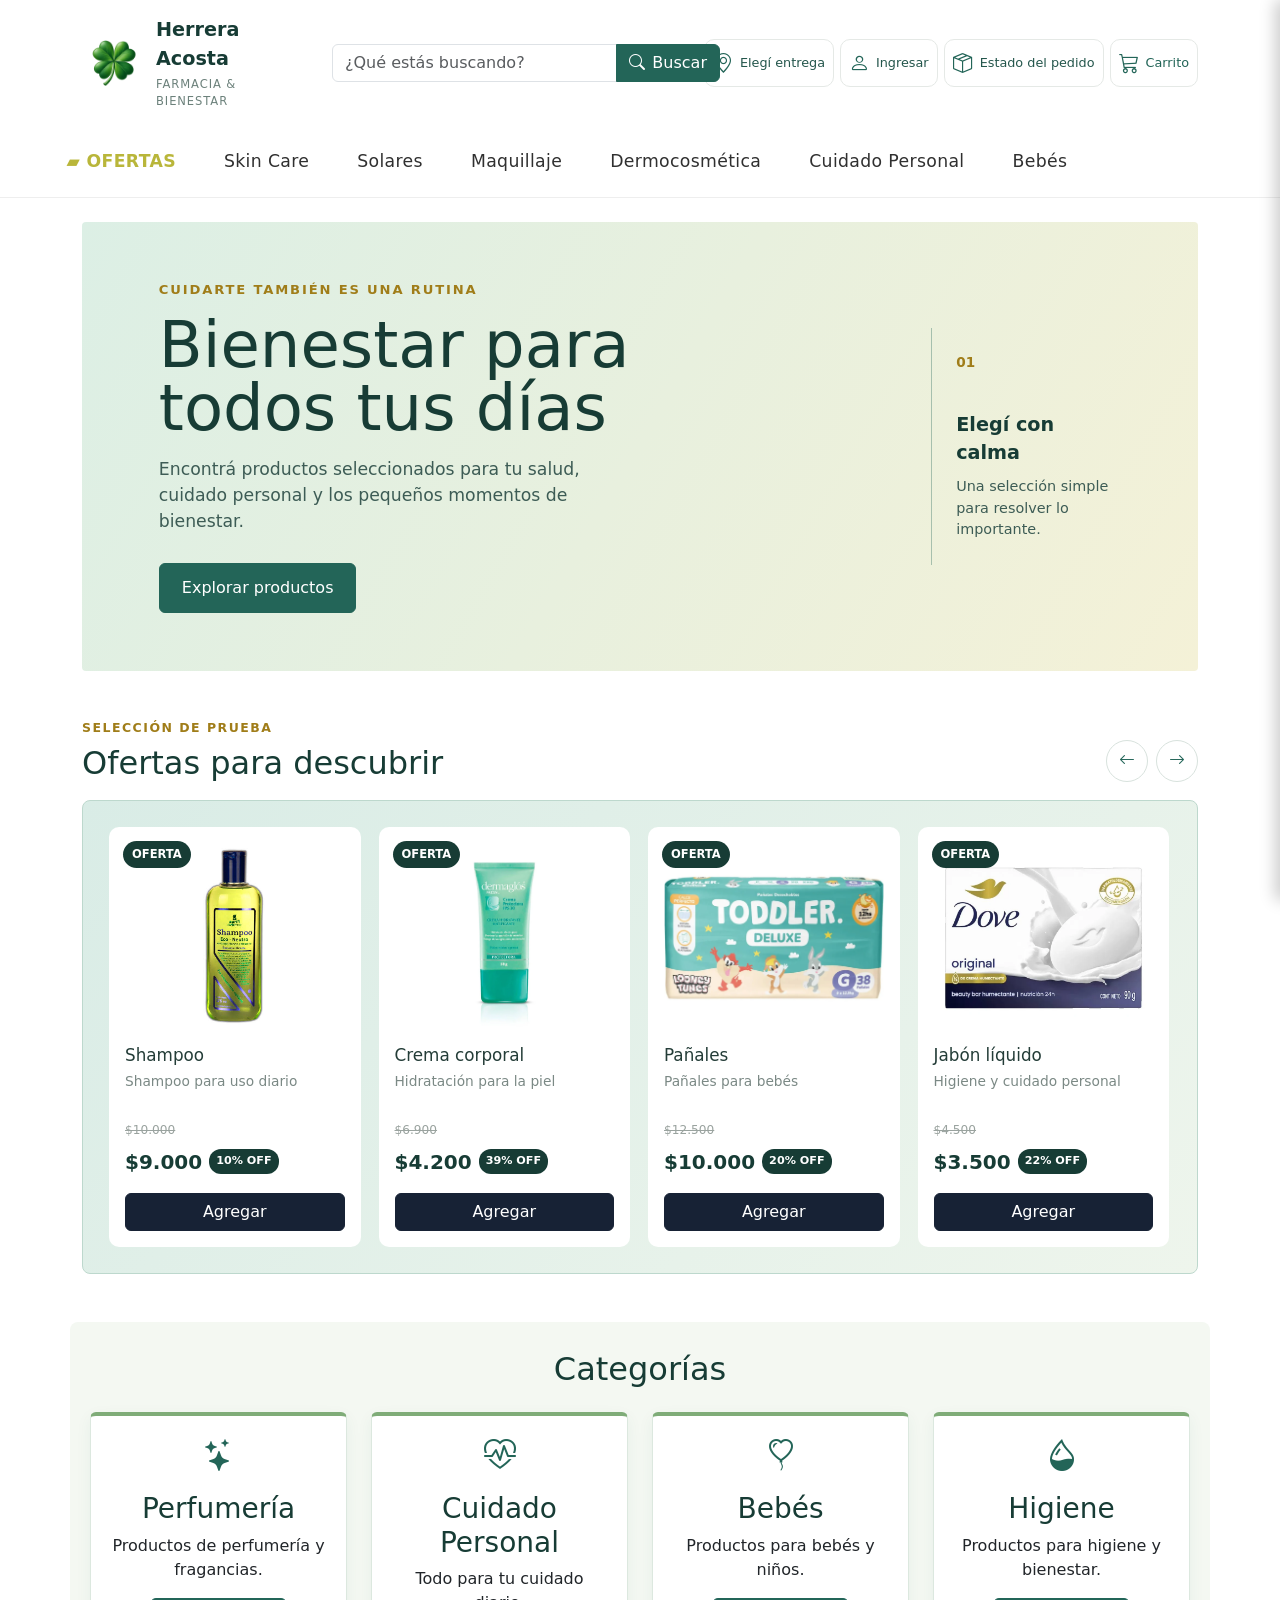
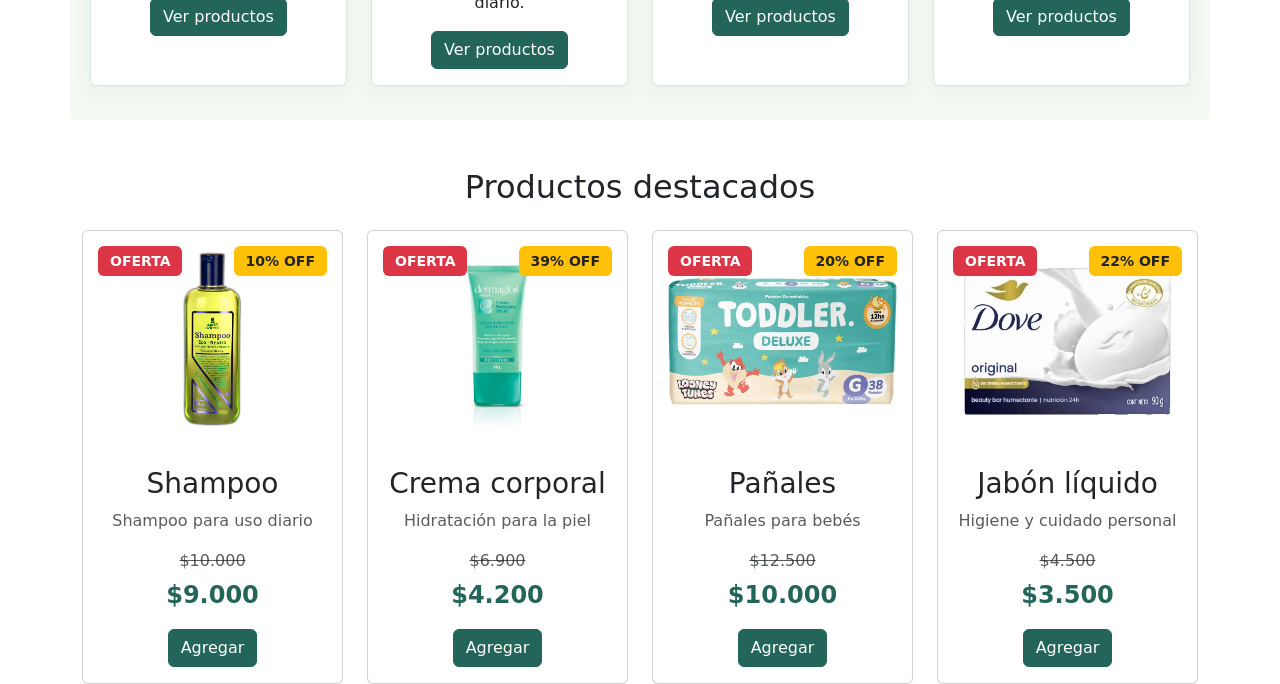
==== index.html @ de6e5431 "Carrito funcional: abrir/cerrar, guardado al recargar, carrusel de ofertas y logo liviano Co-Authore" ====
<!DOCTYPE html>

<html lang="es">

<head>
    <meta charset="UTF-8">


<meta name="viewport" content="width=device-width, initial-scale=1.0">

<title>Farmacia Herrera Acosta</title>

<!-- Bootstrap -->
<link href="https://cdn.jsdelivr.net/npm/bootstrap@5.3.3/dist/css/bootstrap.min.css" rel="stylesheet">

<!-- Bootstrap Icons -->
<link rel="stylesheet" href="https://cdn.jsdelivr.net/npm/bootstrap-icons@1.11.3/font/bootstrap-icons.min.css">

<!-- Nuestro CSS -->
<link rel="stylesheet" href="css/estilos.css">


</head>

<body>


<header>

    <div class="container">

        <div class="row align-items-center py-3 fila-header">

            <!-- Logo -->
            <div class="col-lg-3">
                <a class="marca" href="#" aria-label="Farmacia Herrera Acosta, inicio">
                    <img class="marca-simbolo" src="imagen/logo-trebol.png" alt="">
                    <span>
                        <strong>Herrera Acosta</strong>
                        <small>Farmacia &amp; bienestar</small>
                    </span>
                </a>
            </div>

            <!-- Buscador -->
            <div class="col-lg-5">

                <form id="formularioBusqueda">
                    <div class="input-group">

                        <input 
                            id="campoBusqueda"
                            type="search" 
                            class="form-control" 
                            placeholder="¿Qué estás buscando?"
                            aria-label="Buscar productos"
                        >

                        <button class="btn btn-primary boton-buscar" type="submit">
                            <i class="bi bi-search" aria-hidden="true"></i>
                            Buscar
                        </button>

                    </div>
                </form>

            </div>

            <!-- Acciones -->
            <div class="col-lg-4 acciones-header">

                <button class="accion-header" type="button">
                    <i class="bi bi-geo-alt" aria-hidden="true"></i>
                    <span>Elegí entrega</span>
                </button>

                <button class="accion-header" type="button">
                    <i class="bi bi-person" aria-hidden="true"></i>
                    <span>Ingresar</span>
                </button>

                <button class="accion-header" type="button">
                    <i class="bi bi-box-seam" aria-hidden="true"></i>
                    <span>Estado del pedido</span>
                </button>

                <button id="btnAbrirCarrito" class="accion-header carrito-header" type="button">
                    <i class="bi bi-cart3" aria-hidden="true"></i>
                    <span>Carrito</span>
                    <span id="contadorCarrito" class="badge rounded-pill bg-danger" aria-live="polite" hidden>0</span>
                </button>
            </div>

        </div>

    </div>

</header>

<nav class="barra-categorias">

    <div class="barra-categorias-contenido">

        <a class="enlace-categoria oferta-nav" href="#">▰ OFERTAS</a>
        <a class="enlace-categoria" href="#">Skin Care</a>
        <a class="enlace-categoria" href="#">Solares</a>
        <a class="enlace-categoria" href="#">Maquillaje</a>
        <a class="enlace-categoria" href="#">Dermocosmética</a>
        <a class="enlace-categoria" href="#">Cuidado Personal</a>
        <a class="enlace-categoria" href="#">Bebés</a>

    </div>

</nav>
<section class="container mt-4">

    <div class="hero">

        <div class="hero-contenido">
            <p class="hero-etiqueta">Cuidarte también es una rutina</p>

            <h2>Bienestar para todos tus días</h2>

            <p>
                Encontrá productos seleccionados para tu salud,
                cuidado personal y los pequeños momentos de bienestar.
            </p>

            <a href="#productos-destacados" class="btn btn-hero">
                Explorar productos
            </a>
        </div>

        <div class="hero-dato" aria-label="Beneficio de compra">
            <span>01</span>
            <strong>Elegí con calma</strong>
            <p>Una selección simple para resolver lo importante.</p>
        </div>
    </div>

</section>

<section class="container mt-5" aria-labelledby="titulo-promociones">

    <div class="promociones-cabecera">
        <div>
            <span class="promo-etiqueta">Selección de prueba</span>
            <h2 id="titulo-promociones">Ofertas para descubrir</h2>
        </div>

        <div class="controles-promociones">
            <button type="button" class="boton-promocion" data-promo-direccion="prev" aria-label="Productos anteriores">
                <i class="bi bi-arrow-left" aria-hidden="true"></i>
            </button>
            <button type="button" class="boton-promocion" data-promo-direccion="next" aria-label="Siguientes productos">
                <i class="bi bi-arrow-right" aria-hidden="true"></i>
            </button>
        </div>
    </div>

    <div id="carruselPromociones" class="carrusel-promociones">
        <div class="promociones-pista">
            <article class="tarjeta-promocion">
                <span class="etiqueta-producto">Oferta</span>
                <img src="imagen/shampo.jpg" alt="Shampoo">
                <h3>Shampoo</h3>
                <p>Shampoo para uso diario</p>
                <div class="precios-promocion">
                    <del>$10.000</del>
                    <strong>$9.000</strong>
                    <span>10% OFF</span>
                </div>
                <button type="button" class="btn btn-promocion-agregar">Agregar</button>
            </article>

            <article class="tarjeta-promocion">
                <span class="etiqueta-producto">Oferta</span>
                <img src="imagen/crema.webp" alt="Crema corporal">
                <h3>Crema corporal</h3>
                <p>Hidratación para la piel</p>
                <div class="precios-promocion">
                    <del>$6.900</del>
                    <strong>$4.200</strong>
                    <span>39% OFF</span>
                </div>
                <button type="button" class="btn btn-promocion-agregar">Agregar</button>
            </article>

            <article class="tarjeta-promocion">
                <span class="etiqueta-producto">Oferta</span>
                <img src="imagen/pañales.webp" alt="Pañales">
                <h3>Pañales</h3>
                <p>Pañales para bebés</p>
                <div class="precios-promocion">
                    <del>$12.500</del>
                    <strong>$10.000</strong>
                    <span>20% OFF</span>
                </div>
                <button type="button" class="btn btn-promocion-agregar">Agregar</button>
            </article>

            <article class="tarjeta-promocion">
                <span class="etiqueta-producto">Oferta</span>
                <img src="imagen/jabon.webp" alt="Jabón líquido">
                <h3>Jabón líquido</h3>
                <p>Higiene y cuidado personal</p>
                <div class="precios-promocion">
                    <del>$4.500</del>
                    <strong>$3.500</strong>
                    <span>22% OFF</span>
                </div>
                <button type="button" class="btn btn-promocion-agregar">Agregar</button>
            </article>
        </div>
    </div>

</section>

<section id="productos-destacados" class="container mt-5 seccion-categorias">

    <h2 class="text-center mb-4">Categorías</h2>

    <div class="row g-4">

        <div class="col-md-3">
            <div class="card h-100 text-center">
                <div class="card-body">
                    <i class="bi bi-stars icono-categoria" aria-hidden="true"></i>
                    <h3 class="card-title">Perfumería</h3>
                    <p class="card-text">
                        Productos de perfumería y fragancias.
                    </p>
                    <a href="#" class="btn btn-primary">
                        Ver productos
                    </a>
                </div>
            </div>
        </div>

        <div class="col-md-3">
            <div class="card h-100 text-center">
                <div class="card-body">
                    <i class="bi bi-heart-pulse icono-categoria" aria-hidden="true"></i>
                    <h3 class="card-title">Cuidado Personal</h3>
                    <p class="card-text">
                        Todo para tu cuidado diario.
                    </p>
                    <a href="#" class="btn btn-primary">
                        Ver productos
                    </a>
                </div>
            </div>
        </div>

        <div class="col-md-3">
            <div class="card h-100 text-center">
                <div class="card-body">
                    <i class="bi bi-balloon-heart icono-categoria" aria-hidden="true"></i>
                    <h3 class="card-title">Bebés</h3>
                    <p class="card-text">
                        Productos para bebés y niños.
                    </p>
                    <a href="#" class="btn btn-primary">
                        Ver productos
                    </a>
                </div>
            </div>
        </div>

        <div class="col-md-3">
            <div class="card h-100 text-center">
                <div class="card-body">
                    <i class="bi bi-droplet-half icono-categoria" aria-hidden="true"></i>
                    <h3 class="card-title">Higiene</h3>
                    <p class="card-text">
                        Productos para higiene y bienestar.
                    </p>
                    <a href="#" class="btn btn-primary">
                        Ver productos
                    </a>
                </div>
            </div>
        </div>

    </div>

</section>
<section class="container mt-5 seccion-productos">

    <h2 class="text-center mb-4">Productos destacados</h2>

    <p id="mensajeBusqueda" class="mensaje-busqueda text-center" hidden>
        No encontramos productos con esa búsqueda.
    </p>

    <div class="row g-4">

        <!-- Producto 1 -->
        <div class="col-md-3">

            <div class="card h-100">

                   <div class="producto-imagen">

        <span class="badge bg-danger oferta">
            OFERTA
        </span>
        <span class="badge bg-warning text-dark descuento">

</span>

                <img src="imagen/shampo.jpg" 
                    class="card-img-top" 
                    alt="Shampoo"> 
                   </div>

            
                    <div class="card-body text-center">

                    <h3 class="card-title">Shampoo</h3>

                    <p class="text-muted">
                        Shampoo para uso diario
                    </p>

                    <p class="text-muted text-decoration-line-through mb-1 precio-anterior">
    $10.000
</p>

<p class="fs-4 fw-bold precio-oferta">
    $9.000
</p>

                    <button class="btn btn-primary btn-agregar-carrito" type="button">
                        Agregar
                    </button>

                </div>

            </div>

        </div>


        <!-- Producto 2 -->
        <div class="col-md-3">

            <div class="card h-100">
                   <div class="producto-imagen">

        <span class="badge bg-danger oferta">
            OFERTA
        </span>
        <span class="badge bg-warning text-dark descuento">
   
</span>

                 <img src="imagen/crema.webp" 
                    class="card-img-top" 
                    alt="crema corporal"> 

                   </div>

                <div class="card-body text-center">

                    <h3 class="card-title">Crema corporal</h3>

                    <p class="text-muted">
                        Hidratación para la piel
                    </p>

                                      <p class="text-muted text-decoration-line-through mb-1 precio-anterior">
    $6.900
</p>

<p class="fs-4 fw-bold precio-oferta">
    $4.200
</p>

                    <button class="btn btn-primary btn-agregar-carrito" type="button">
                        Agregar
                    </button>

                </div>

            </div>

        </div>


        <!-- Producto 3 -->
        <div class="col-md-3">

            <div class="card h-100">

                   <div class="producto-imagen">

        <span class="badge bg-danger oferta">
            OFERTA
        </span>
        <span class="badge bg-warning text-dark descuento">

</span>

                 <img src="imagen/pañales.webp" 
                    class="card-img-top" 
                    alt="pañales"> 
                   </div>

                <div class="card-body text-center">

                    <h3 class="card-title">Pañales</h3>

                    <p class="text-muted">
                        Pañales para bebés
                    </p>

                                       <p class="text-muted text-decoration-line-through mb-1 precio-anterior">
    $12.500
</p>

<p class="fs-4 fw-bold precio-oferta">
    $10.000
</p>

                    <button class="btn btn-primary btn-agregar-carrito" type="button">
                        Agregar
                    </button>

                </div>

            </div>

        </div>


        <!-- Producto 4 -->
        <div class="col-md-3">

            <div class="card h-100">
                   <div class="producto-imagen">

        <span class="badge bg-danger oferta">
            OFERTA
        </span>
        <span class="badge bg-warning text-dark descuento">
  
</span>

                <img src="imagen/jabon.webp" 
                    class="card-img-top" 
                    alt="jabón líquido">
                   </div> 


                <div class="card-body text-center">

                    <h3 class="card-title">Jabón líquido</h3>

                    <p class="text-muted">
                        Higiene y cuidado personal
                    </p>

                                     <p class="text-muted text-decoration-line-through mb-1 precio-anterior">
    $4.500
</p>

<p class="fs-4 fw-bold precio-oferta">
    $3.500
</p>

                    <button class="btn btn-primary btn-agregar-carrito" type="button">
                        Agregar
                    </button>

                </div>

            </div>

        </div>

    </div>

</section>
<div id="fondoCarrito"></div>

<section id="carrito">

    <div class="carrito-cabecera">

        <h2>🛒 Mi carrito</h2>

        <button id="btnCerrarCarrito" type="button">
            ✕
        </button>

    </div>

    <div id="contenidoCarrito">
    </div>

</section>

<!-- Bootstrap JavaScript -->
<script src="https://cdn.jsdelivr.net/npm/bootstrap@5.3.3/dist/js/bootstrap.bundle.min.js"></script>

<!-- Nuestro JavaScript -->
<script src="js/script.js"></script>


</body>

</html>
---- css/estilos.css ----
.hero {
    min-height: 340px;
    display: flex;
    align-items: center;
    justify-content: space-between;
    gap: 40px;
    padding: 58px clamp(28px, 6vw, 90px);
    color: #173c35;
    background: linear-gradient(120deg, #dcefe5 0%, #f4f1d7 100%);
    border-radius: 4px;
    overflow: hidden;
}

.hero-contenido {
    max-width: 590px;
}

.hero-etiqueta {
    margin-bottom: 14px;
    color: #a07d19;
    font-size: 0.82rem;
    font-weight: 700;
    letter-spacing: 0.14em;
    text-transform: uppercase;
}

.hero h2 {
    max-width: 520px;
    margin-bottom: 18px;
    font-size: clamp(2.2rem, 5vw, 4.3rem);
    line-height: 0.98;
}

.hero-contenido > p:not(.hero-etiqueta) {
    max-width: 460px;
    margin-bottom: 28px;
    color: #3d5c55;
    font-size: 1.08rem;
}

.btn-hero {
    padding: 12px 22px;
    color: #ffffff;
    background-color: #236558;
    border: 1px solid #236558;
}

.btn-hero:hover {
    color: #ffffff;
    background-color: #174b41;
    border-color: #174b41;
}

.hero-dato {
    width: 190px;
    padding: 24px 0 24px 24px;
    border-left: 1px solid rgba(35, 101, 88, 0.35);
}

.hero-dato span {
    display: block;
    margin-bottom: 38px;
    color: #a07d19;
    font-size: 0.85rem;
    font-weight: 700;
}

.hero-dato strong {
    display: block;
    margin-bottom: 8px;
    font-size: 1.2rem;
}

.hero-dato p {
    margin: 0;
    color: #3d5c55;
    font-size: 0.9rem;
}

.marca {
    display: inline-flex;
    align-items: center;
    gap: 10px;
    color: #173c35;
    text-decoration: none;
}

.marca-simbolo {
    display: block;
    width: 64px;
    height: 64px;
    object-fit: contain;
    transform: scale(1.25);
}

.marca strong,
.marca small {
    display: block;
}

.marca strong {
    font-size: 1.2rem;
}

.marca small {
    margin-top: 2px;
    color: #6c817b;
    font-size: 0.72rem;
    letter-spacing: 0.08em;
    text-transform: uppercase;
}

.acciones-header {
    display: flex;
    align-items: center;
    justify-content: flex-end;
    gap: 8px;
    padding-top: 8px;
    padding-bottom: 8px;
}

.accion-header {
    display: inline-flex;
    min-height: 48px;
    align-items: center;
    justify-content: center;
    gap: 7px;
    padding: 8px 10px;
    color: #24564c;
    background-color: #ffffff;
    border: 1px solid #e5e9e6;
    border-radius: 10px;
    font-size: 0.86rem;
    font-weight: 500;
    white-space: nowrap;
}

.accion-header i {
    color: #236558;
    font-size: 1.25rem;
}

.accion-header:hover {
    color: #236558;
    border-color: #236558;
}

.boton-buscar {
    display: inline-flex;
    align-items: center;
    gap: 7px;
    color: #ffffff;
    background-color: #236558;
    border-color: #236558;
}

.boton-buscar:hover {
    color: #ffffff;
    background-color: #174b41;
    border-color: #174b41;
}

.carrito-header {
    color: #236558;
}

@media (min-width: 992px) {
    .fila-header {
        flex-wrap: nowrap;
    }

    .fila-header > [class*="col-lg-"] {
        min-width: 0;
    }

    .fila-header > .col-lg-5 form {
        width: 100%;
    }

    .acciones-header {
        flex-shrink: 0;
    }
}

.card-img-top {
    height: 220px;
    object-fit: contain;
    padding: 15px;
}

.precio-oferta {
    color: #236558;
}

.mensaje-busqueda {
    color: #6c817b;
}

.seccion-categorias {
    padding: 28px 20px 34px;
    background-color: #f4f8f2;
    border-radius: 8px;
}

.seccion-categorias > h2 {
    color: #173c35;
}

.seccion-categorias .card {
    overflow: hidden;
    border: 1px solid #dce8df;
    border-top: 4px solid #7fac78;
    box-shadow: 0 5px 16px rgba(35, 101, 88, 0.06);
    transition: transform 0.2s ease, box-shadow 0.2s ease;
}

.seccion-categorias .card:hover {
    transform: translateY(-4px);
    box-shadow: 0 10px 22px rgba(35, 101, 88, 0.12);
}

.icono-categoria {
    display: block;
    margin-bottom: 12px;
    color: #236558;
    font-size: 2rem;
}

.seccion-categorias .card-title {
    color: #173c35;
}

.seccion-categorias .btn-primary {
    color: #ffffff;
    background-color: #236558;
    border-color: #236558;
}

.seccion-categorias .btn-primary:hover {
    background-color: #174b41;
    border-color: #174b41;
}

.seccion-productos .btn-primary {
    color: #ffffff;
    background-color: #236558;
    border-color: #236558;
}

.seccion-productos .btn-primary:hover {
    color: #ffffff;
    background-color: #174b41;
    border-color: #174b41;
}

.promociones-cabecera {
    display: flex;
    align-items: end;
    justify-content: space-between;
    margin-bottom: 18px;
}

.promociones-cabecera h2 {
    margin: 0;
    color: #173c35;
}

.promo-etiqueta {
    display: block;
    margin-bottom: 6px;
    color: #a07d19;
    font-size: 0.78rem;
    font-weight: 700;
    letter-spacing: 0.12em;
    text-transform: uppercase;
}

.controles-promociones {
    display: flex;
    gap: 8px;
}

.boton-promocion {
    display: grid;
    width: 42px;
    height: 42px;
    place-items: center;
    color: #236558;
    background-color: #ffffff;
    border: 1px solid #d8e2dd;
    border-radius: 50%;
}

.boton-promocion:hover {
    color: #ffffff;
    background-color: #236558;
}

.carrusel-promociones {
    padding: 26px;
    overflow: hidden;
    background: linear-gradient(135deg, #d9ece6 0%, #eef5ec 100%);
    border: 1px solid #bdd8cd;
    border-radius: 8px;
}

.promociones-pista {
    display: flex;
    gap: 18px;
    overflow-x: auto;
    scroll-behavior: smooth;
    scrollbar-width: none;
}

.promociones-pista::-webkit-scrollbar {
    display: none;
}

.tarjeta-promocion {
    position: relative;
    display: flex;
    flex: 0 0 calc(25% - 14px);
    min-height: 410px;
    flex-direction: column;
    padding: 16px;
    background-color: #ffffff;
    border-radius: 10px;
}

.etiqueta-producto {
    position: absolute;
    top: 14px;
    left: 14px;
    padding: 5px 9px;
    color: #ffffff;
    background-color: #173c35;
    border-radius: 20px;
    font-size: 0.72rem;
    font-weight: 700;
    text-transform: uppercase;
}

.tarjeta-promocion img {
    width: 100%;
    height: 190px;
    margin-bottom: 12px;
    object-fit: contain;
}

.tarjeta-promocion h3 {
    margin-bottom: 6px;
    color: #243d38;
    font-size: 1.05rem;
}

.tarjeta-promocion p {
    min-height: 42px;
    margin-bottom: 8px;
    color: #7b8985;
    font-size: 0.86rem;
}

.precios-promocion {
    display: flex;
    flex-wrap: wrap;
    align-items: center;
    gap: 7px;
    margin-bottom: 16px;
}

.precios-promocion del {
    width: 100%;
    color: #9aa39f;
    font-size: 0.76rem;
}

.precios-promocion strong {
    color: #173c35;
    font-size: 1.25rem;
}

.precios-promocion span {
    padding: 4px 7px;
    color: #ffffff;
    background-color: #173c35;
    border-radius: 12px;
    font-size: 0.7rem;
    font-weight: 700;
}

.btn-promocion-agregar {
    width: 100%;
    margin-top: auto;
    color: #ffffff;
    background-color: #172235;
    border-color: #172235;
}

.btn-promocion-agregar:hover {
    color: #ffffff;
    background-color: #236558;
    border-color: #236558;
}

#contadorCarrito {
    margin-left: 4px;
    font-size: 0.7rem;
    vertical-align: middle;
}

.barra-categorias {
    height: 72px;
    position: relative;
    z-index: 1000;
    overflow: visible;
    border-bottom: 1px solid #eeeeee;
    background-color: #ffffff;
}

.barra-categorias-contenido {
    display: flex;
    align-items: center;
    gap: 48px;
    width: max-content;
    min-width: 100%;
    min-height: 72px;
    padding: 0 5.2%;
}

.barra-categorias a {
    color: #303030;
    font-size: 1.08rem;
    font-weight: 500;
    letter-spacing: 0.02em;
    text-decoration: none;
    white-space: nowrap;
}

.barra-categorias a:hover {
    color: #b9b63a;
}

.menu-categorias {
    position: relative;
    height: 72px;
    display: flex;
    align-items: center;
}

.boton-categorias {
    border: 0;
    padding: 0;
    background: transparent;
    cursor: pointer;
}

.boton-categorias:hover {
    color: #b9b63a;
}

.menu-subcategorias {
    position: absolute;
    top: 100%;
    left: 0;
    z-index: 1100;
    display: none;
    grid-template-columns: 250px minmax(650px, 1fr);
    width: min(1120px, calc(100vw - 48px));
    padding: 26px 30px;
    background: #ffffff;
    border: 1px solid #eeeeee;
    box-shadow: 0 12px 28px rgba(0, 0, 0, 0.12);
    opacity: 0;
    visibility: hidden;
    transform: translateY(8px);
    transition: opacity 0.2s ease, transform 0.2s ease, visibility 0.2s ease;
}

.menu-categorias:hover .menu-subcategorias,
.menu-categorias:focus-within .menu-subcategorias,
.menu-subcategorias.abierto {
    display: grid;
    opacity: 1;
    visibility: visible;
    transform: translateY(0);
}

.lista-categorias-principales {
    display: flex;
    flex-direction: column;
    gap: 15px;
    padding-right: 28px;
    border-right: 1px solid #dddddd;
}

.lista-categorias-principales a,
.subcategorias-contenido a {
    font-size: 1rem;
}

.lista-categorias-principales .categoria-activa {
    font-weight: 700;
}

.subcategorias-contenido {
    padding-left: 28px;
}

.subcategorias-contenido .ver-todo {
    display: block;
    padding-bottom: 10px;
    color: #b9b63a;
    border-bottom: 1px solid #dddddd;
    font-size: 1.1rem;
    font-weight: 600;
}

.subcategorias-columnas {
    display: grid;
    grid-template-columns: repeat(4, minmax(120px, 1fr));
    gap: 24px;
    padding-top: 26px;
}

.subcategorias-columnas h3 {
    margin: 0 0 14px;
    font-size: 1rem;
}

.subcategorias-columnas a {
    display: block;
    margin-bottom: 10px;
}

.enlace-categorias {
    display: flex;
    align-items: center;
    gap: 12px;
}

.icono-menu {
    font-size: 1.65rem;
    line-height: 1;
}

.oferta-nav {
    color: #b9b63a !important;
    font-weight: 700 !important;
}

@media (max-width: 768px) {
    .promociones-cabecera {
        align-items: start;
        gap: 16px;
    }

    .promociones-cabecera h2 {
        font-size: 1.5rem;
    }

    .carrusel-promociones {
        padding: 16px;
    }

    .tarjeta-promocion {
        flex-basis: 82%;
    }

    .acciones-header {
        justify-content: flex-start;
        flex-wrap: wrap;
        padding-top: 14px;
    }

    .accion-header {
        flex: 1 1 auto;
    }

    .hero {
        display: block;
        min-height: 0;
        padding: 42px 28px;
    }

    .hero-dato {
        width: auto;
        margin-top: 42px;
        padding: 18px 0 0;
        border-top: 1px solid rgba(35, 101, 88, 0.35);
        border-left: 0;
    }

    .hero-dato span {
        margin-bottom: 14px;
    }

    .barra-categorias-contenido {
        gap: 28px;
        padding: 0 24px;
    }

    .menu-subcategorias {
        position: fixed;
        top: 72px;
        left: 12px;
        grid-template-columns: 1fr;
        width: calc(100vw - 24px);
        max-height: calc(100vh - 90px);
        overflow-y: auto;
    }

    .lista-categorias-principales {
        display: grid;
        grid-template-columns: repeat(2, 1fr);
        padding-right: 0;
        padding-bottom: 20px;
        border-right: 0;
        border-bottom: 1px solid #dddddd;
    }

    .subcategorias-contenido {
        padding: 20px 0 0;
    }

    .subcategorias-columnas {
        grid-template-columns: repeat(2, 1fr);
    }
}

.producto-imagen {
    position: relative;
}

.oferta {
    position: absolute;
    top: 15px;
    left: 15px;
    z-index: 10;
    font-size: 14px;
    padding: 8px 12px;
}
.descuento {
    position: absolute;
    top: 15px;
    right: 15px;
    z-index: 10;
    font-size: 14px;
    padding: 8px 12px;
}

/* =========================
   CARRITO LATERAL
   ========================= */

#carrito {
    position: fixed;
    top: 0;
    right: 0;

    width: 400px;
    max-width: 90%;

    height: 100vh;

    background-color: white;

    z-index: 1001;

    transform: translateX(100%);

    transition: transform 0.3s ease;

    box-shadow: -5px 0 15px rgba(0, 0, 0, 0.2);
}


/* Carrito abierto */

#carrito.abierto {
    transform: translateX(0);
}


/* Fondo oscuro */

#fondoCarrito {
    position: fixed;

    top: 0;
    left: 0;

    width: 100%;
    height: 100vh;

    background-color: rgba(0, 0, 0, 0.5);

    z-index: 1000;

    opacity: 0;

    visibility: hidden;

    transition: opacity 0.3s ease;
}


/* Fondo visible */

#fondoCarrito.abierto {
    opacity: 1;

    visibility: visible;
}


/* Encabezado del carrito */

.carrito-cabecera {
    display: flex;

    justify-content: space-between;

    align-items: center;

    padding: 20px;

    border-bottom: 1px solid #ddd;
}


/* Título */

.carrito-cabecera h2 {
    margin: 0;

    font-size: 22px;
}


/* Botón cerrar */

#btnCerrarCarrito {
    border: none;

    background: none;

    font-size: 25px;

    cursor: pointer;
}

/* =========================
   PRODUCTOS DEL CARRITO
   ========================= */

.producto-carrito {
    display: flex;
    gap: 15px;

    padding: 20px;

    border-bottom: 1px solid #ddd;
}


/* Imagen del producto */

.producto-carrito img {
    width: 90px;
    height: 90px;

    object-fit: contain;

    flex-shrink: 0;
}


/* Información */

.info-producto-carrito {
    flex: 1;
}


.info-producto-carrito h3 {
    font-size: 16px;

    margin: 0 0 8px 0;
}


.info-producto-carrito p {
    font-size: 18px;

    font-weight: bold;

    margin-bottom: 10px;
}


/* Controles */

.controles-carrito {
    display: flex;

    align-items: center;

    gap: 8px;
}


/* Botones + y - */

.controles-carrito button {
    border: 1px solid #ccc;

    background-color: white;

    width: 30px;
    height: 30px;

    border-radius: 5px;

    cursor: pointer;
}


.controles-carrito button:hover {
    background-color: #f1f1f1;
}


/* Cantidad */

.controles-carrito span {
    min-width: 25px;

    text-align: center;

    font-weight: bold;
}


/* Botón eliminar */

.controles-carrito .btn-eliminar {
    border: none;

    font-size: 18px;

    margin-left: auto;
}

/* =========================
   HEADER FIJO
   ========================= */

header {
    position: sticky;
    top: 0;
    z-index: 1000;
    background-color: white;
}

.btn-agregar-carrito.control-cantidad {
    display: flex;
    align-items: center;
    justify-content: space-around;
    min-width: 140px;
    padding: 8px 12px;
}

.btn-agregar-carrito.control-cantidad span {
    min-width: 28px;
}

.btn-agregar-carrito.control-cantidad .cantidad-producto {
    font-weight: 700;
}

@media (min-width: 992px) and (max-width: 1199px) {
    .acciones-header {
        flex-wrap: nowrap;
        gap: 3px;
    }

    .accion-header {
        min-width: 0;
        gap: 3px;
        padding-right: 4px;
        padding-left: 4px;
        font-size: 0.68rem;
    }

    .accion-header i {
        flex-shrink: 0;
        font-size: 1.05rem;
    }

    .accion-header span {
        overflow: hidden;
        text-overflow: ellipsis;
    }
}

@media (min-width: 1200px) {
    .fila-header {
        --bs-gutter-x: 24px;
    }

    .fila-header > .col-lg-3 {
        flex: 0 0 250px;
        width: 250px;
    }

    .fila-header > .col-lg-5 {
        flex: 1 1 0;
        width: auto;
        min-width: 280px;
    }

    .fila-header > .col-lg-4 {
        flex: 0 0 478px;
        width: 478px;
    }

    .acciones-header {
        gap: 6px;
    }

    .accion-header {
        padding-right: 8px;
        padding-left: 8px;
        font-size: 0.8rem;
    }
}
/* =========================
   CARRITO: lista, vacío y total
   ========================= */

#carrito {
    display: flex;
    flex-direction: column;
}

#contenidoCarrito {
    flex: 1;
    overflow-y: auto;
}

.carrito-vacio {
    padding: 40px 20px;
    text-align: center;
    color: #6c757d;
}

.carrito-total {
    position: sticky;
    bottom: 0;
    display: flex;
    justify-content: space-between;
    align-items: center;
    padding: 20px;
    border-top: 1px solid #ddd;
    background-color: #ffffff;
    font-size: 20px;
}

.carrito-total strong {
    color: #236558;
}
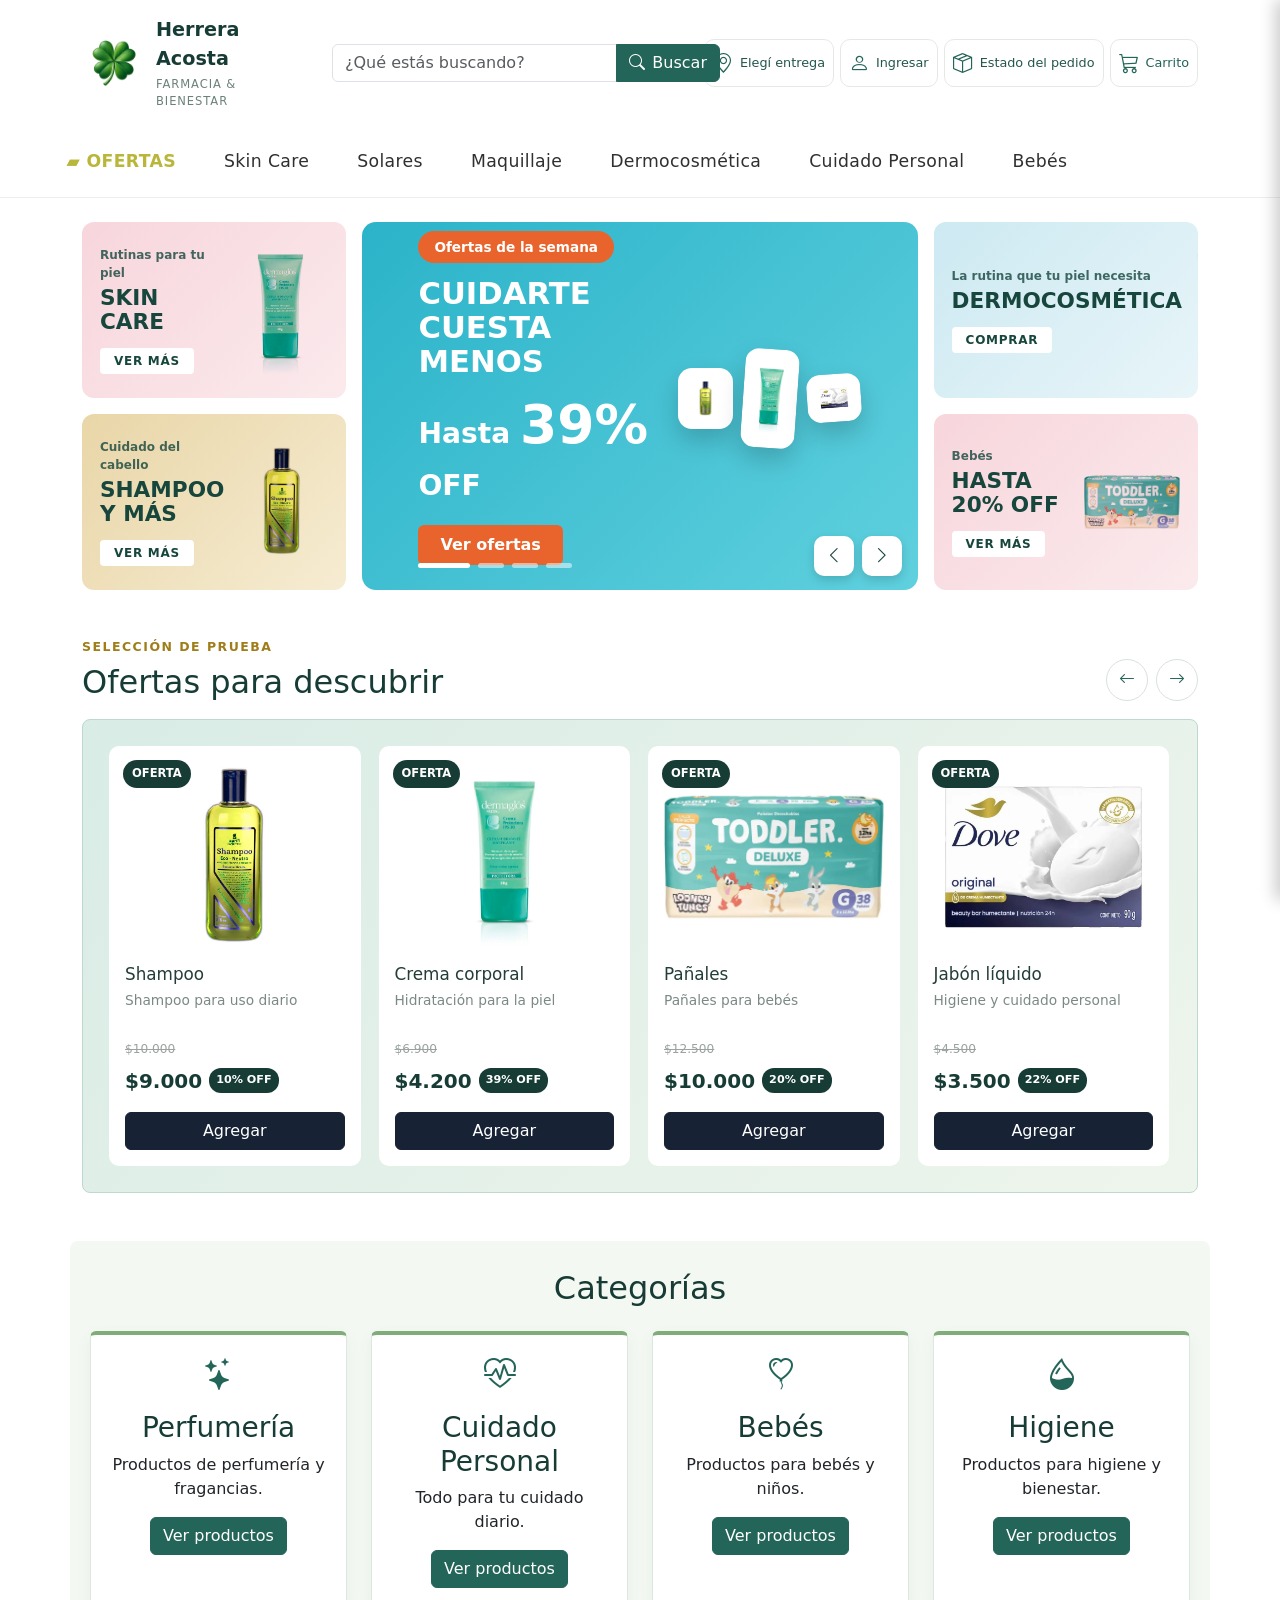
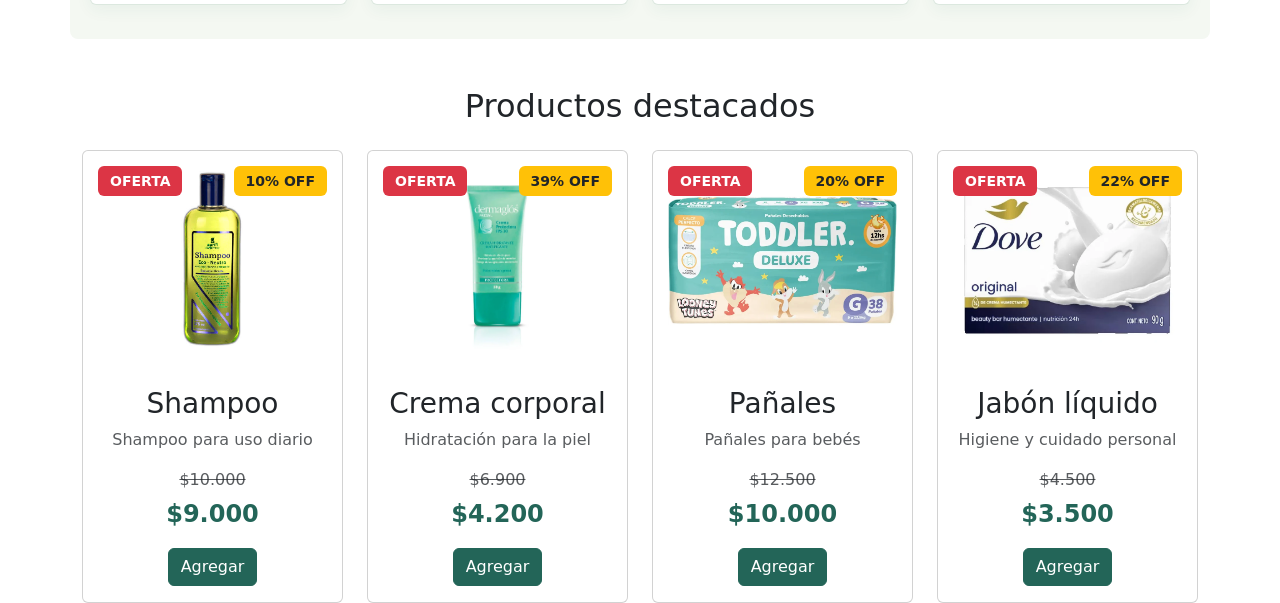
==== commit e10e917f: "Portada: grilla de banners con carrusel principal que cambia solo Co-Authored-By: Claude Opus 5.5 <n" ====
--- a/index.html
+++ b/index.html
@@ -17,7 +17,7 @@
 <link rel="stylesheet" href="https://cdn.jsdelivr.net/npm/bootstrap-icons@1.11.3/font/bootstrap-icons.min.css">
 
 <!-- Nuestro CSS -->
-<link rel="stylesheet" href="css/estilos.css">
+<link rel="stylesheet" href="css/estilos.css?v=4">
 
 
 </head>
@@ -33,7 +33,7 @@
 
             <!-- Logo -->
             <div class="col-lg-3">
-                <a class="marca" href="#" aria-label="Farmacia Herrera Acosta, inicio">
+                <a class="marca" href="index.html" aria-label="Farmacia Herrera Acosta, inicio">
                     <img class="marca-simbolo" src="imagen/logo-trebol.png" alt="">
                     <span>
                         <strong>Herrera Acosta</strong>
@@ -101,41 +101,128 @@
 
     <div class="barra-categorias-contenido">
 
-        <a class="enlace-categoria oferta-nav" href="#">▰ OFERTAS</a>
-        <a class="enlace-categoria" href="#">Skin Care</a>
-        <a class="enlace-categoria" href="#">Solares</a>
-        <a class="enlace-categoria" href="#">Maquillaje</a>
-        <a class="enlace-categoria" href="#">Dermocosmética</a>
-        <a class="enlace-categoria" href="#">Cuidado Personal</a>
-        <a class="enlace-categoria" href="#">Bebés</a>
+        <a class="enlace-categoria oferta-nav" href="categoria.html?c=ofertas" data-categoria="ofertas">▰ OFERTAS</a>
+        <a class="enlace-categoria" href="categoria.html?c=skin-care" data-categoria="skin-care">Skin Care</a>
+        <a class="enlace-categoria" href="categoria.html?c=solares" data-categoria="solares">Solares</a>
+        <a class="enlace-categoria" href="categoria.html?c=maquillaje" data-categoria="maquillaje">Maquillaje</a>
+        <a class="enlace-categoria" href="categoria.html?c=dermocosmetica" data-categoria="dermocosmetica">Dermocosmética</a>
+        <a class="enlace-categoria" href="categoria.html?c=cuidado-personal" data-categoria="cuidado-personal">Cuidado Personal</a>
+        <a class="enlace-categoria" href="categoria.html?c=bebes" data-categoria="bebes">Bebés</a>
 
     </div>
 
 </nav>
-<section class="container mt-4">
-
-    <div class="hero">
-
-        <div class="hero-contenido">
-            <p class="hero-etiqueta">Cuidarte también es una rutina</p>
-
-            <h2>Bienestar para todos tus días</h2>
-
-            <p>
-                Encontrá productos seleccionados para tu salud,
-                cuidado personal y los pequeños momentos de bienestar.
-            </p>
-
-            <a href="#productos-destacados" class="btn btn-hero">
-                Explorar productos
+<section class="container mt-4" aria-label="Promociones">
+
+    <div class="grilla-banners">
+
+        <!-- Columna izquierda -->
+        <div class="banners-laterales">
+            <a class="banner-chico banner-rosa" href="categoria.html?c=skin-care">
+                <div class="banner-texto">
+                    <span class="banner-volanta">Rutinas para tu piel</span>
+                    <strong>Skin Care</strong>
+                    <span class="banner-boton">Ver más</span>
+                </div>
+                <img src="imagen/crema.webp" alt="">
             </a>
-        </div>
-
-        <div class="hero-dato" aria-label="Beneficio de compra">
-            <span>01</span>
-            <strong>Elegí con calma</strong>
-            <p>Una selección simple para resolver lo importante.</p>
-        </div>
+            <a class="banner-chico banner-dorado" href="categoria.html?c=cuidado-personal">
+                <div class="banner-texto">
+                    <span class="banner-volanta">Cuidado del cabello</span>
+                    <strong>Shampoo y más</strong>
+                    <span class="banner-boton">Ver más</span>
+                </div>
+                <img src="imagen/shampo.jpg" alt="">
+            </a>
+        </div>
+
+        <!-- Banner grande que va cambiando -->
+        <div class="carrusel-principal" id="carruselPrincipal" aria-roledescription="carrusel" aria-label="Destacados">
+            <div class="diapositivas">
+
+                <a class="diapositiva activa diapo-celeste" href="categoria.html?c=ofertas" aria-label="Ofertas de la semana">
+                    <div class="diapo-texto">
+                        <span class="diapo-fecha">Ofertas de la semana</span>
+                        <h2>Cuidarte cuesta menos</h2>
+                        <p class="diapo-gigante">Hasta <b>39%</b> OFF</p>
+                        <span class="diapo-boton">Ver ofertas</span>
+                    </div>
+                    <div class="diapo-imagenes">
+                        <img src="imagen/shampo.jpg" alt="">
+                        <img src="imagen/crema.webp" alt="">
+                        <img src="imagen/jabon.webp" alt="">
+                    </div>
+                </a>
+
+                <a class="diapositiva diapo-rosa" href="categoria.html?c=bebes" aria-label="Productos para bebés">
+                    <div class="diapo-texto">
+                        <span class="diapo-fecha">Bebés</span>
+                        <h2>Todo para tu bebé</h2>
+                        <p class="diapo-gigante"><b>20%</b> OFF en pañales</p>
+                        <span class="diapo-boton">Ver productos</span>
+                    </div>
+                    <div class="diapo-imagenes">
+                        <img src="imagen/pañales.webp" alt="">
+                    </div>
+                </a>
+
+                <a class="diapositiva diapo-verde" href="categoria.html?c=dermocosmetica" aria-label="Dermocosmética">
+                    <div class="diapo-texto">
+                        <span class="diapo-fecha">Dermocosmética</span>
+                        <h2>Hidratación para todos los días</h2>
+                        <p class="diapo-gigante">Tu piel, <b>primero</b></p>
+                        <span class="diapo-boton">Descubrir</span>
+                    </div>
+                    <div class="diapo-imagenes">
+                        <img src="imagen/crema.webp" alt="">
+                    </div>
+                </a>
+
+                <a class="diapositiva diapo-lila" href="categoria.html?c=higiene" aria-label="Higiene">
+                    <div class="diapo-texto">
+                        <span class="diapo-fecha">Higiene</span>
+                        <h2>Lo de todos los días, al mejor precio</h2>
+                        <p class="diapo-gigante">Desde <b>$3.500</b></p>
+                        <span class="diapo-boton">Ver productos</span>
+                    </div>
+                    <div class="diapo-imagenes">
+                        <img src="imagen/jabon.webp" alt="">
+                        <img src="imagen/shampo.jpg" alt="">
+                    </div>
+                </a>
+
+            </div>
+
+            <button class="carrusel-flecha anterior" type="button" aria-label="Anterior">
+                <i class="bi bi-chevron-left" aria-hidden="true"></i>
+            </button>
+            <button class="carrusel-flecha siguiente" type="button" aria-label="Siguiente">
+                <i class="bi bi-chevron-right" aria-hidden="true"></i>
+            </button>
+
+            <div class="carrusel-puntos" role="tablist" aria-label="Elegir banner"></div>
+        </div>
+
+        <!-- Columna derecha -->
+        <div class="banners-laterales">
+            <a class="banner-chico banner-celeste" href="categoria.html?c=dermocosmetica">
+                <div class="banner-texto">
+                    <span class="banner-volanta">La rutina que tu piel necesita</span>
+                    <strong>Dermocosmética</strong>
+                    <span class="banner-boton">Comprar</span>
+                </div>
+                <img src="imagen/crema.webp" alt="">
+            </a>
+            <a class="banner-chico banner-rosa" href="categoria.html?c=bebes">
+                <div class="banner-texto">
+                    <span class="banner-volanta">Bebés</span>
+                    <strong>Hasta 20% OFF</strong>
+                    <span class="banner-boton">Ver más</span>
+                </div>
+                <img src="imagen/pañales.webp" alt="">
+            </a>
+        </div>
+
     </div>
 
 </section>
@@ -230,7 +317,7 @@
                     <p class="card-text">
                         Productos de perfumería y fragancias.
                     </p>
-                    <a href="#" class="btn btn-primary">
+                    <a href="categoria.html?c=perfumeria" class="btn btn-primary">
                         Ver productos
                     </a>
                 </div>
@@ -245,7 +332,7 @@
                     <p class="card-text">
                         Todo para tu cuidado diario.
                     </p>
-                    <a href="#" class="btn btn-primary">
+                    <a href="categoria.html?c=cuidado-personal" class="btn btn-primary">
                         Ver productos
                     </a>
                 </div>
@@ -260,7 +347,7 @@
                     <p class="card-text">
                         Productos para bebés y niños.
                     </p>
-                    <a href="#" class="btn btn-primary">
+                    <a href="categoria.html?c=bebes" class="btn btn-primary">
                         Ver productos
                     </a>
                 </div>
@@ -275,7 +362,7 @@
                     <p class="card-text">
                         Productos para higiene y bienestar.
                     </p>
-                    <a href="#" class="btn btn-primary">
+                    <a href="categoria.html?c=higiene" class="btn btn-primary">
                         Ver productos
                     </a>
                 </div>
@@ -505,7 +592,8 @@
 <script src="https://cdn.jsdelivr.net/npm/bootstrap@5.3.3/dist/js/bootstrap.bundle.min.js"></script>
 
 <!-- Nuestro JavaScript -->
-<script src="js/script.js"></script>
+<script src="js/script.js?v=4"></script>
+<script src="js/banners.js?v=4"></script>
 
 
 </body>
--- a/css/estilos.css
+++ b/css/estilos.css
@@ -862,7 +862,8 @@
     background-color: white;
 }
 
-.btn-agregar-carrito.control-cantidad {
+.btn-agregar-carrito.control-cantidad,
+.btn-promocion-agregar.control-cantidad {
     display: flex;
     align-items: center;
     justify-content: space-around;
@@ -870,11 +871,13 @@
     padding: 8px 12px;
 }
 
-.btn-agregar-carrito.control-cantidad span {
+.btn-agregar-carrito.control-cantidad span,
+.btn-promocion-agregar.control-cantidad span {
     min-width: 28px;
 }
 
-.btn-agregar-carrito.control-cantidad .cantidad-producto {
+.btn-agregar-carrito.control-cantidad .cantidad-producto,
+.btn-promocion-agregar.control-cantidad .cantidad-producto {
     font-weight: 700;
 }
 
@@ -969,3 +972,406 @@
 .carrito-total strong {
     color: #236558;
 }
+
+/* El contador del carrito "late" al agregar algo */
+@keyframes latido {
+    50% { transform: scale(1.4); }
+}
+
+#contadorCarrito.latido {
+    animation: latido 0.35s ease;
+}
+
+/* =========================
+   PÁGINA DE CATEGORÍA
+   ========================= */
+
+.barra-categorias a.activo {
+    color: #236558;
+    font-weight: 700;
+    text-decoration: underline;
+    text-underline-offset: 8px;
+    text-decoration-thickness: 3px;
+}
+
+.miga {
+    display: flex;
+    gap: 8px;
+    margin-bottom: 12px;
+    font-size: 0.9rem;
+    color: #6c757d;
+}
+
+.miga a {
+    color: #236558;
+    text-decoration: none;
+}
+
+.miga a:hover {
+    text-decoration: underline;
+}
+
+.cabecera-categoria {
+    margin-bottom: 28px;
+    padding: 28px;
+    border-radius: 8px;
+    background: linear-gradient(135deg, #d9ece6 0%, #eef5ec 100%);
+}
+
+.cabecera-categoria h1 {
+    margin: 0 0 6px;
+    color: #17463d;
+    font-weight: 700;
+}
+
+.cabecera-categoria p {
+    margin: 0;
+    color: #4b5f59;
+}
+
+.categoria-vacia {
+    padding: 48px 20px;
+    text-align: center;
+    color: #6c757d;
+}
+
+.categoria-vacia i {
+    display: block;
+    margin-bottom: 10px;
+    font-size: 2.5rem;
+    color: #7fac78;
+}
+
+/* =========================
+   BANNERS DE LA PORTADA
+   ========================= */
+
+.grilla-banners {
+    display: grid;
+    grid-template-columns: 1fr 2.1fr 1fr;
+    gap: 16px;
+    align-items: stretch;
+}
+
+.banners-laterales {
+    display: grid;
+    grid-template-rows: 1fr 1fr;
+    gap: 16px;
+}
+
+/* ---------- Banners chicos ---------- */
+
+.banner-chico {
+    position: relative;
+    display: flex;
+    align-items: center;
+    gap: 10px;
+    min-height: 170px;
+    padding: 18px;
+    overflow: hidden;
+    border-radius: 12px;
+    color: #17463d;
+    text-decoration: none;
+    transition: transform 0.2s ease, box-shadow 0.2s ease;
+}
+
+.banner-chico:hover {
+    color: #17463d;
+    transform: translateY(-3px);
+    box-shadow: 0 10px 22px rgba(23, 70, 61, 0.15);
+}
+
+.banner-texto {
+    position: relative;
+    z-index: 1;
+    display: flex;
+    flex: 1;
+    flex-direction: column;
+    align-items: flex-start;
+    gap: 4px;
+}
+
+.banner-volanta {
+    font-size: 0.75rem;
+    font-weight: 600;
+    opacity: 0.8;
+}
+
+.banner-texto strong {
+    font-size: 1.35rem;
+    line-height: 1.1;
+    font-weight: 800;
+    text-transform: uppercase;
+}
+
+.banner-boton {
+    margin-top: 10px;
+    padding: 4px 14px;
+    border-radius: 4px;
+    background-color: #ffffff;
+    font-size: 0.75rem;
+    font-weight: 700;
+    letter-spacing: 0.06em;
+    text-transform: uppercase;
+}
+
+.banner-chico img {
+    width: 42%;
+    max-height: 140px;
+    object-fit: contain;
+    mix-blend-mode: multiply;
+}
+
+.banner-rosa { background: linear-gradient(135deg, #f7d6dc 0%, #fbeaed 100%); }
+.banner-dorado { background: linear-gradient(135deg, #e9d6a8 0%, #f6ecd2 100%); }
+.banner-celeste { background: linear-gradient(135deg, #cde9f2 0%, #e8f5f9 100%); }
+
+/* ---------- Banner grande que cambia ---------- */
+
+.carrusel-principal {
+    position: relative;
+    min-height: 360px;
+    overflow: hidden;
+    border-radius: 14px;
+}
+
+.diapositivas {
+    position: absolute;
+    inset: 0;
+}
+
+.diapositiva {
+    position: absolute;
+    inset: 0;
+    display: flex;
+    align-items: center;
+    justify-content: space-between;
+    gap: 16px;
+    padding: 32px 56px 48px;
+    color: #ffffff;
+    text-decoration: none;
+    opacity: 0;
+    visibility: hidden;
+    transform: scale(1.02);
+    transition: opacity 0.6s ease, transform 0.6s ease, visibility 0.6s;
+}
+
+.diapositiva.activa {
+    opacity: 1;
+    visibility: visible;
+    transform: scale(1);
+}
+
+.diapositiva:hover {
+    color: #ffffff;
+}
+
+.diapo-celeste { background: linear-gradient(135deg, #2bb3c9 0%, #5fd0de 100%); }
+.diapo-rosa { background: linear-gradient(135deg, #e0718a 0%, #f2a3b3 100%); }
+.diapo-verde { background: linear-gradient(135deg, #236558 0%, #4c9a7f 100%); }
+.diapo-lila { background: linear-gradient(135deg, #7d6bc2 0%, #a99ae0 100%); }
+
+.diapo-texto {
+    display: flex;
+    flex-direction: column;
+    align-items: flex-start;
+    max-width: 55%;
+}
+
+.diapo-fecha {
+    margin-bottom: 14px;
+    padding: 6px 16px;
+    border-radius: 999px;
+    background-color: #e8642c;
+    font-size: 0.85rem;
+    font-weight: 700;
+}
+
+.diapo-texto h2 {
+    margin: 0 0 6px;
+    font-size: clamp(1.4rem, 2.4vw, 2.1rem);
+    font-weight: 800;
+    line-height: 1.1;
+    text-transform: uppercase;
+}
+
+.diapo-gigante {
+    margin: 0 0 18px;
+    font-size: clamp(1.3rem, 2.2vw, 1.9rem);
+    font-weight: 600;
+}
+
+.diapo-gigante b {
+    font-size: 1.9em;
+    font-weight: 900;
+}
+
+.diapo-boton {
+    padding: 8px 22px;
+    border-radius: 6px;
+    background-color: #e8642c;
+    font-weight: 700;
+    transition: background-color 0.2s ease;
+}
+
+.diapositiva:hover .diapo-boton {
+    background-color: #c94f1c;
+}
+
+.diapo-imagenes {
+    display: flex;
+    flex: 1;
+    align-items: center;
+    justify-content: center;
+    gap: 10px;
+}
+
+.diapo-imagenes img {
+    max-width: 100%;
+    max-height: 230px;
+    min-width: 0;
+    padding: 12px;
+    border-radius: 14px;
+    background-color: #ffffff;
+    box-shadow: 0 12px 24px rgba(0, 0, 0, 0.18);
+    object-fit: contain;
+}
+
+.diapo-imagenes img:nth-child(2) { transform: rotate(4deg); }
+.diapo-imagenes img:nth-child(3) { transform: rotate(-4deg); }
+.diapo-imagenes img:only-child { max-height: 260px; }
+
+.diapo-imagenes img:not(:only-child) {
+    flex: 1 1 0;
+    max-height: 170px;
+}
+
+/* Flechas */
+.carrusel-flecha {
+    position: absolute;
+    bottom: 14px;
+    z-index: 2;
+    width: 40px;
+    height: 40px;
+    display: grid;
+    place-items: center;
+    border: none;
+    border-radius: 10px;
+    background-color: #ffffff;
+    color: #17463d;
+    font-size: 1.1rem;
+    box-shadow: 0 4px 10px rgba(0, 0, 0, 0.15);
+    cursor: pointer;
+}
+
+.carrusel-flecha:hover {
+    background-color: #f1f1f1;
+}
+
+.carrusel-flecha.anterior { right: 64px; }
+.carrusel-flecha.siguiente { right: 16px; }
+
+/* Puntitos */
+.carrusel-puntos {
+    position: absolute;
+    bottom: 22px;
+    left: 56px;
+    z-index: 2;
+    display: flex;
+    gap: 8px;
+}
+
+.carrusel-punto {
+    width: 26px;
+    height: 5px;
+    padding: 0;
+    border: none;
+    border-radius: 3px;
+    background-color: rgba(255, 255, 255, 0.5);
+    cursor: pointer;
+    transition: width 0.3s ease, background-color 0.3s ease;
+}
+
+.carrusel-punto.activo {
+    width: 52px;
+    background-color: #ffffff;
+}
+
+/* ---------- Tablet: el grande arriba, los chicos abajo ---------- */
+@media (max-width: 991px) {
+    .grilla-banners {
+        grid-template-columns: 1fr 1fr;
+    }
+
+    .carrusel-principal {
+        grid-column: 1 / -1;
+        order: -1;
+    }
+}
+
+/* ---------- Celular ---------- */
+@media (max-width: 575px) {
+    .grilla-banners {
+        gap: 10px;
+    }
+
+    .banners-laterales {
+        gap: 10px;
+    }
+
+    .carrusel-principal {
+        min-height: 400px;
+    }
+
+    .diapositiva {
+        flex-direction: column;
+        justify-content: center;
+        padding: 24px 20px 64px;
+        text-align: center;
+    }
+
+    .diapo-texto {
+        align-items: center;
+        max-width: 100%;
+    }
+
+    .diapo-imagenes img:only-child { max-height: 150px; }
+    .diapo-imagenes img:not(:only-child) { max-height: 110px; }
+
+    .carrusel-puntos {
+        left: 20px;
+    }
+
+    .banner-chico {
+        flex-direction: column-reverse;
+        min-height: 0;
+        padding: 12px;
+        text-align: center;
+    }
+
+    .banner-texto {
+        align-items: center;
+    }
+
+    .banner-texto strong {
+        font-size: 1rem;
+    }
+
+    .banner-chico img {
+        width: 70%;
+        max-height: 90px;
+    }
+
+    .carrusel-flecha {
+        width: 34px;
+        height: 34px;
+    }
+}
+
+@media (prefers-reduced-motion: reduce) {
+    .diapositiva,
+    .banner-chico,
+    .carrusel-punto {
+        transition: none;
+    }
+}
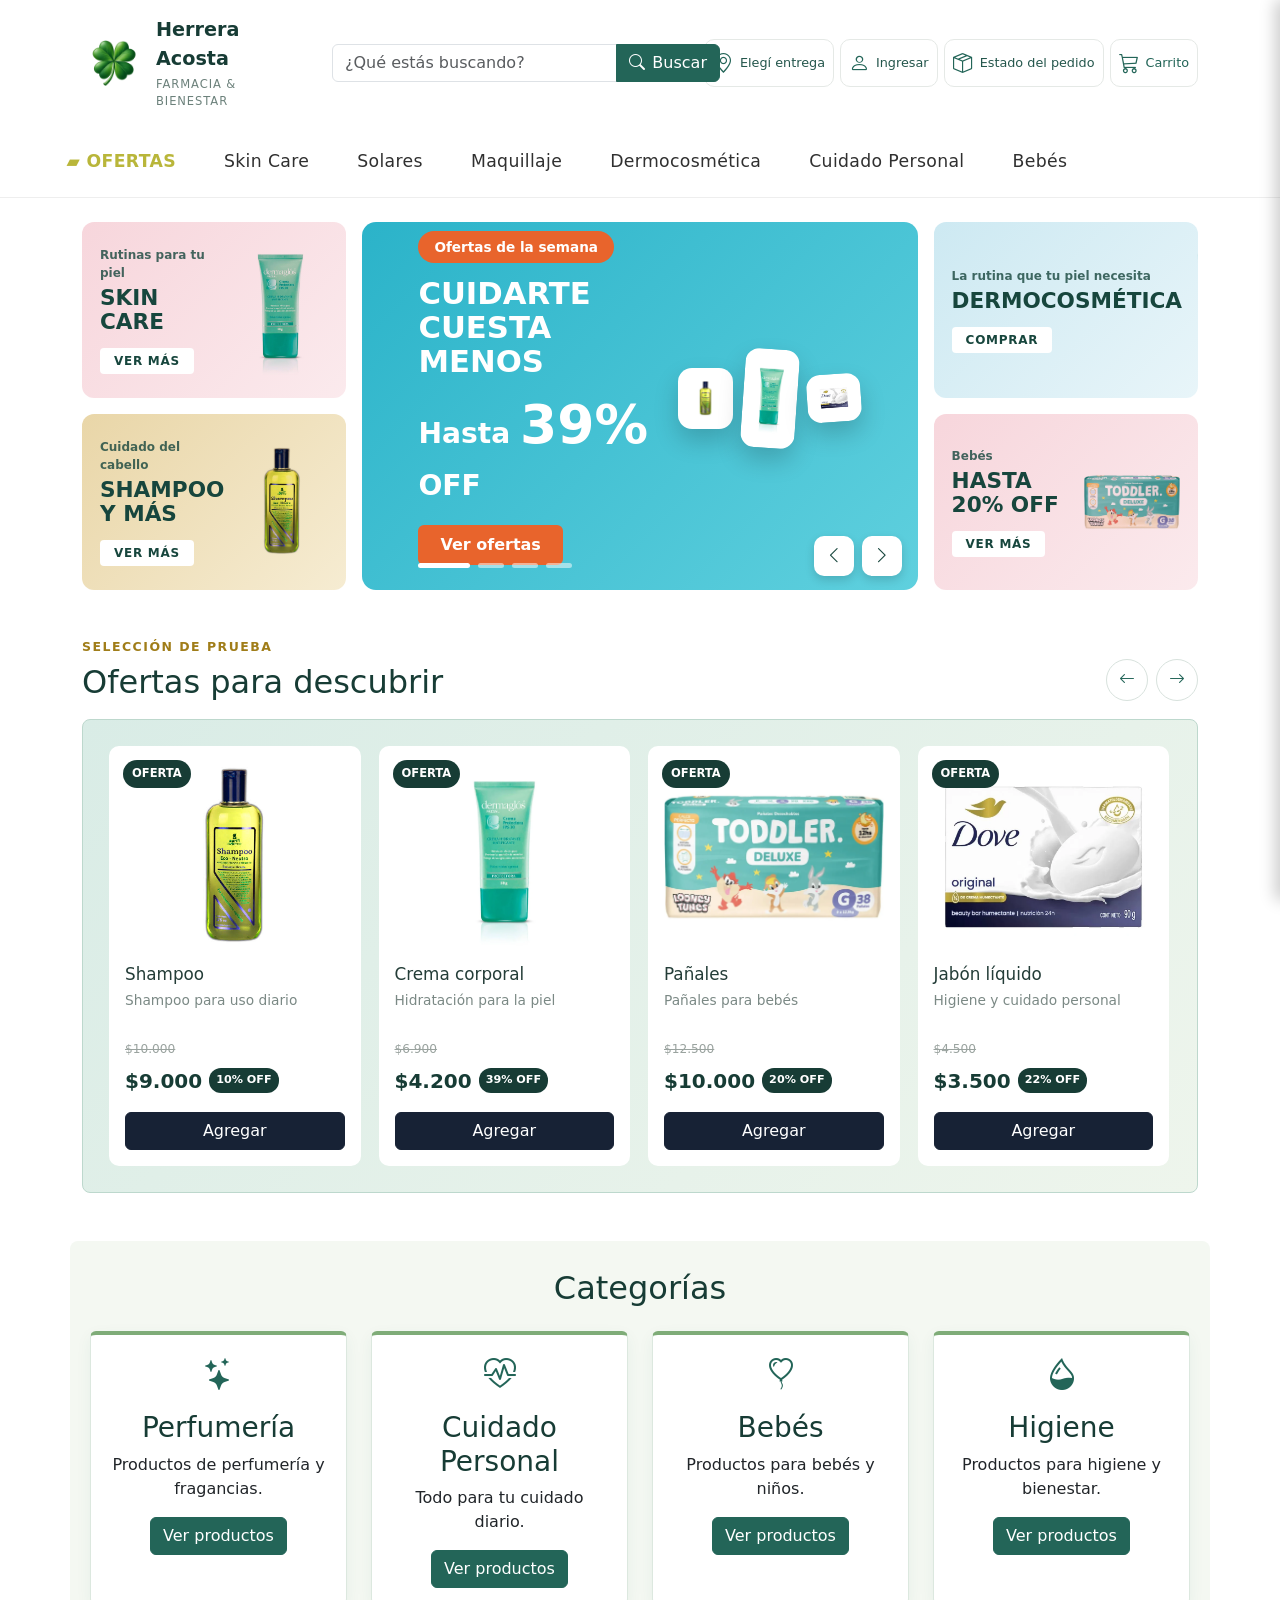
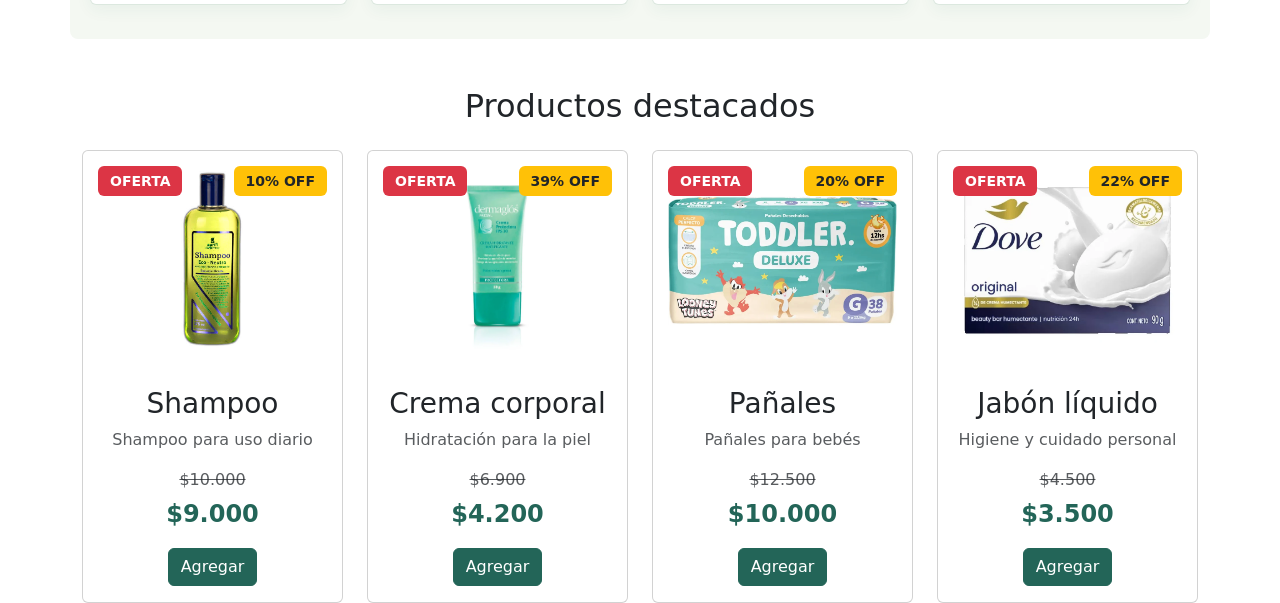
==== commit ddd275fb: "Carrito: formulario de pedido con envío por WhatsApp (retiro en el local) Co-Authored-By: Claude Opu" ====
--- a/index.html
+++ b/index.html
@@ -17,7 +17,7 @@
 <link rel="stylesheet" href="https://cdn.jsdelivr.net/npm/bootstrap-icons@1.11.3/font/bootstrap-icons.min.css">
 
 <!-- Nuestro CSS -->
-<link rel="stylesheet" href="css/estilos.css?v=4">
+<link rel="stylesheet" href="css/estilos.css?v=5">
 
 
 </head>
@@ -586,14 +586,47 @@
     <div id="contenidoCarrito">
     </div>
 
+    <form id="formPedido" class="form-pedido" hidden novalidate>
+        <h3>Datos para tu pedido</h3>
+
+        <p class="aviso-retiro">
+            <i class="bi bi-shop" aria-hidden="true"></i>
+            Por ahora los pedidos son para <b>retirar en el local</b>.
+        </p>
+
+        <label for="pedidoNombre">Nombre y apellido</label>
+        <input id="pedidoNombre" name="nombre" type="text" autocomplete="name" maxlength="80" required>
+
+        <label for="pedidoTelefono">Teléfono</label>
+        <input id="pedidoTelefono" name="telefono" type="tel" autocomplete="tel" maxlength="20" placeholder="Ej: 11 2345 6789" required>
+
+        <label for="pedidoPago">¿Cómo vas a pagar?</label>
+        <select id="pedidoPago" name="pago" required></select>
+
+        <label for="pedidoComentario">Comentario <span class="opcional">(opcional)</span></label>
+        <textarea id="pedidoComentario" name="comentario" rows="2" maxlength="300" placeholder="Ej: paso a retirar después de las 18 hs"></textarea>
+
+        <p id="errorPedido" class="error-pedido" role="alert" hidden></p>
+
+        <button type="submit" class="btn-whatsapp">
+            <i class="bi bi-whatsapp" aria-hidden="true"></i>
+            Enviar pedido por WhatsApp
+        </button>
+
+        <div id="pedidoEnviado" class="pedido-enviado" hidden>
+            <p>¿Ya enviaste el pedido por WhatsApp? Te vamos a responder para confirmar el stock y cuándo podés pasar.</p>
+            <button type="button" id="btnVaciarCarrito" class="btn-vaciar">Vaciar carrito</button>
+        </div>
+    </form>
+
 </section>
 
 <!-- Bootstrap JavaScript -->
 <script src="https://cdn.jsdelivr.net/npm/bootstrap@5.3.3/dist/js/bootstrap.bundle.min.js"></script>
 
 <!-- Nuestro JavaScript -->
-<script src="js/script.js?v=4"></script>
-<script src="js/banners.js?v=4"></script>
+<script src="js/script.js?v=5"></script>
+<script src="js/banners.js?v=5"></script>
 
 
 </body>
--- a/css/estilos.css
+++ b/css/estilos.css
@@ -944,11 +944,11 @@
 #carrito {
     display: flex;
     flex-direction: column;
+    overflow-y: auto;
 }
 
 #contenidoCarrito {
-    flex: 1;
-    overflow-y: auto;
+    flex: 0 0 auto;
 }
 
 .carrito-vacio {
@@ -958,8 +958,6 @@
 }
 
 .carrito-total {
-    position: sticky;
-    bottom: 0;
     display: flex;
     justify-content: space-between;
     align-items: center;
@@ -1375,3 +1373,115 @@
         transition: none;
     }
 }
+
+/* =========================
+   FORMULARIO DE PEDIDO (carrito)
+   ========================= */
+
+.form-pedido {
+    display: flex;
+    flex-direction: column;
+    gap: 6px;
+    padding: 20px;
+    border-top: 1px solid #ddd;
+    background-color: #f7faf8;
+}
+
+.form-pedido h3 {
+    margin: 0 0 4px;
+    font-size: 1.1rem;
+    color: #17463d;
+}
+
+.aviso-retiro {
+    margin: 0 0 8px;
+    padding: 8px 12px;
+    border-radius: 6px;
+    background-color: #e3f1ea;
+    color: #236558;
+    font-size: 0.9rem;
+}
+
+.form-pedido label {
+    margin-top: 4px;
+    font-size: 0.85rem;
+    font-weight: 600;
+    color: #303030;
+}
+
+.form-pedido .opcional {
+    font-weight: 400;
+    color: #6c757d;
+}
+
+.form-pedido input,
+.form-pedido select,
+.form-pedido textarea {
+    box-sizing: border-box;
+    width: 100%;
+    padding: 9px 11px;
+    border: 1px solid #c9d6cf;
+    border-radius: 6px;
+    background-color: #ffffff;
+    font: inherit;
+    font-size: 0.95rem;
+}
+
+.form-pedido input:focus,
+.form-pedido select:focus,
+.form-pedido textarea:focus {
+    outline: 2px solid #7fac78;
+    border-color: #7fac78;
+}
+
+.error-pedido {
+    margin: 6px 0 0;
+    color: #b42318;
+    font-size: 0.9rem;
+}
+
+.btn-whatsapp {
+    display: flex;
+    align-items: center;
+    justify-content: center;
+    gap: 8px;
+    margin-top: 12px;
+    padding: 12px;
+    border: none;
+    border-radius: 8px;
+    background-color: #1fa855;
+    color: #ffffff;
+    font-size: 1rem;
+    font-weight: 700;
+    cursor: pointer;
+}
+
+.btn-whatsapp:hover {
+    background-color: #178a45;
+}
+
+.pedido-enviado {
+    margin-top: 10px;
+    padding: 12px;
+    border-radius: 8px;
+    background-color: #fff8e1;
+    font-size: 0.9rem;
+}
+
+.pedido-enviado p {
+    margin: 0 0 8px;
+}
+
+.btn-vaciar {
+    padding: 6px 14px;
+    border: 1px solid #c9a227;
+    border-radius: 6px;
+    background-color: #ffffff;
+    font-weight: 600;
+    cursor: pointer;
+}
+
+.form-pedido[hidden],
+.pedido-enviado[hidden] {
+    display: none;
+}
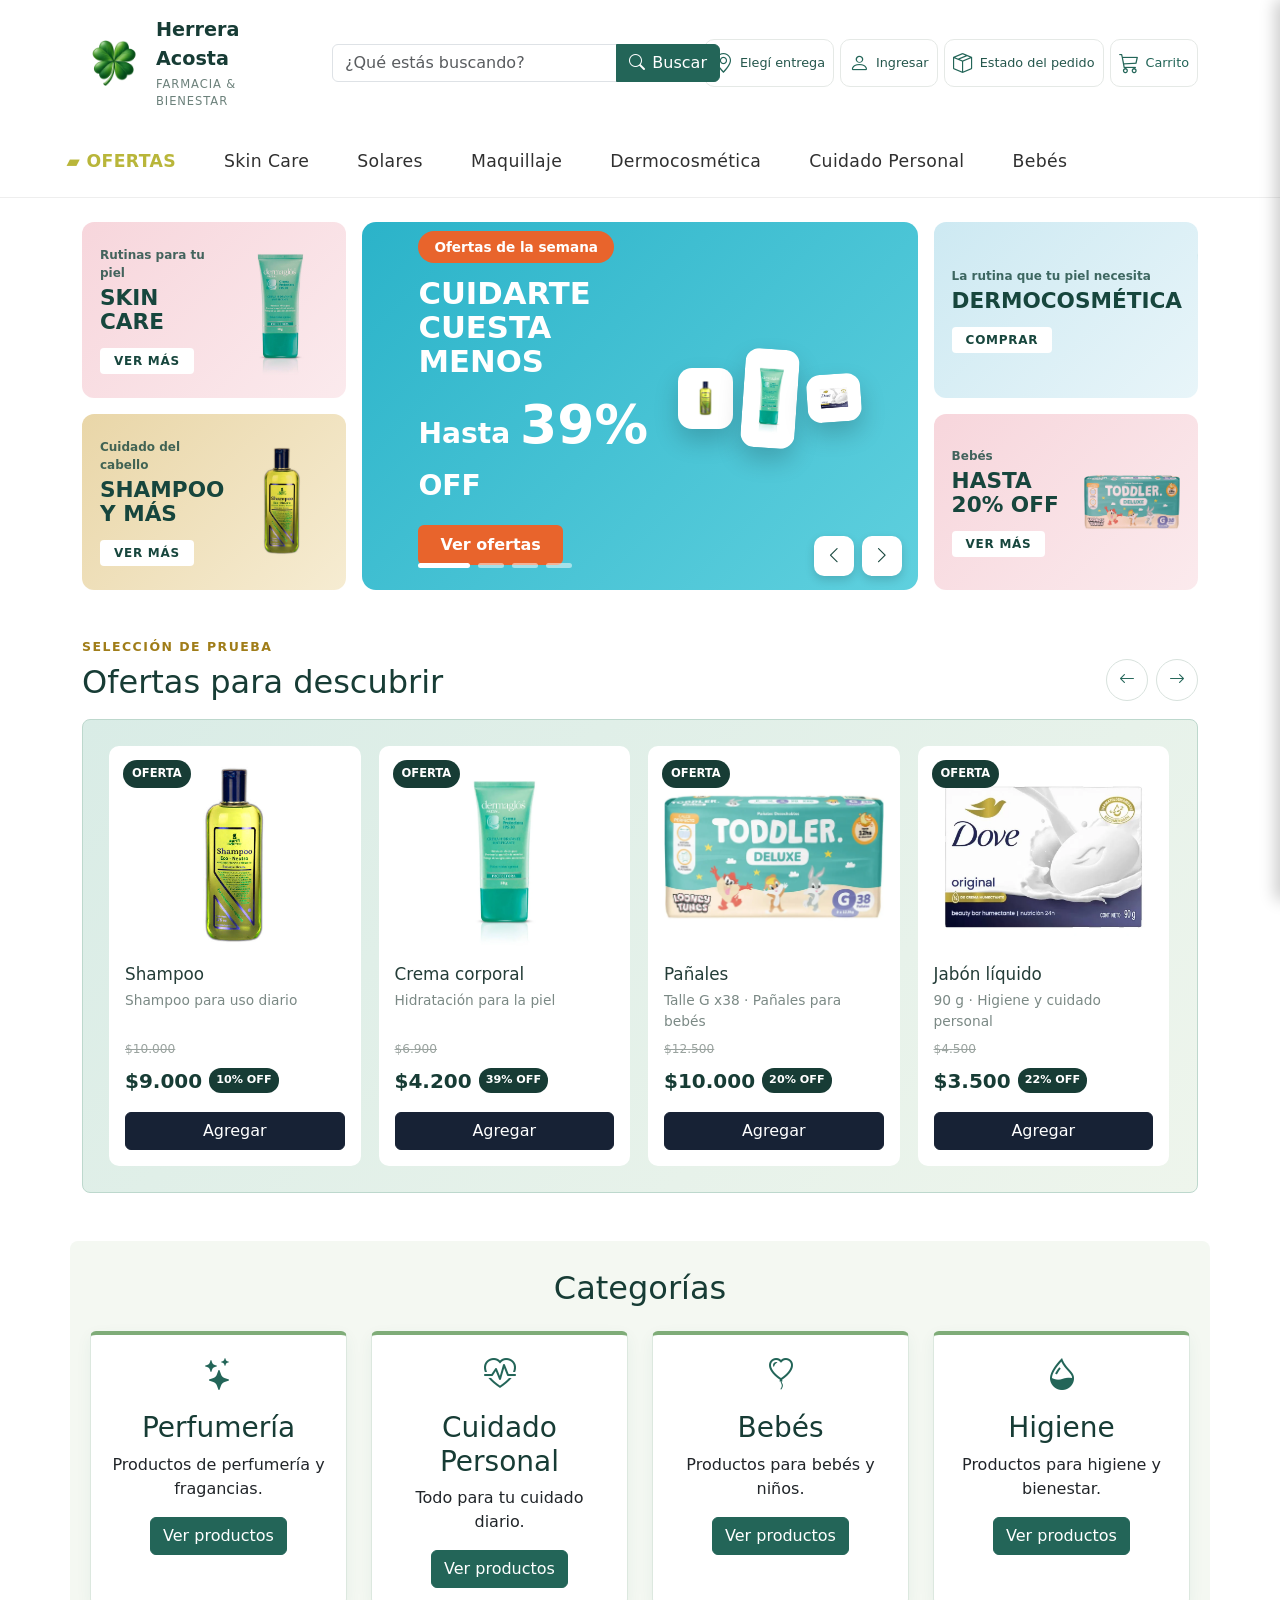
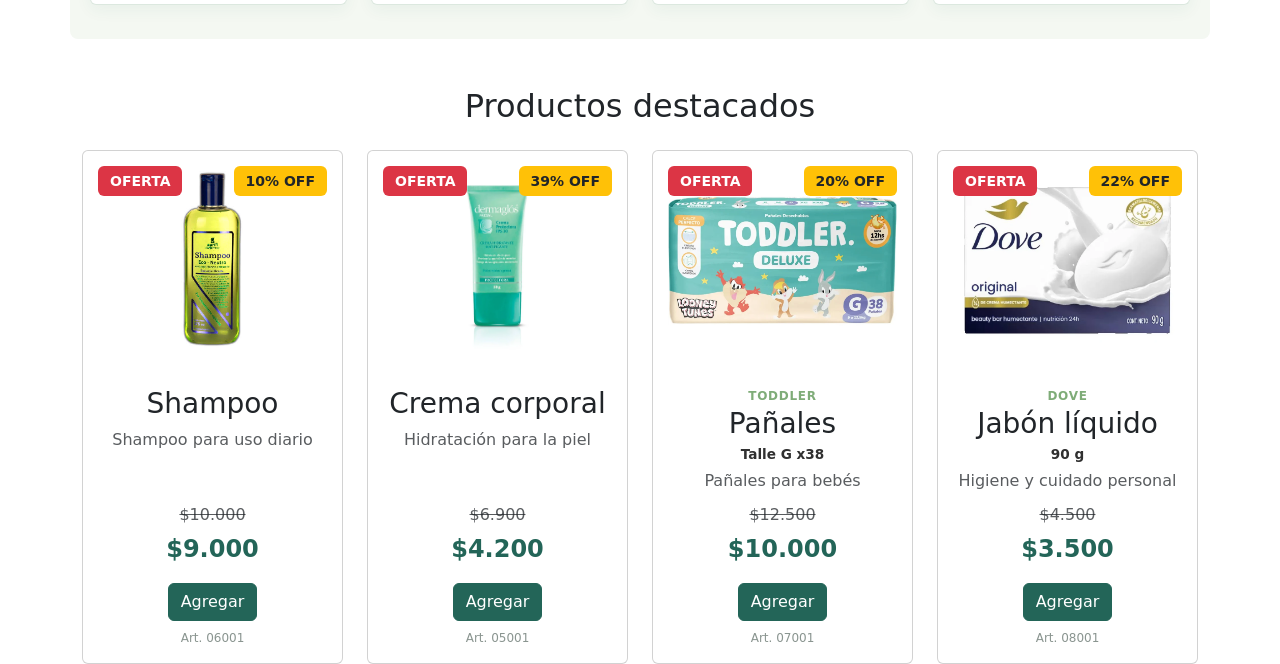
==== commit bb885fcd: "Catálogo con N° de artículo (familia + artículo), marca y presentación; portada generada desde js/pr" ====
--- a/index.html
+++ b/index.html
@@ -17,7 +17,7 @@
 <link rel="stylesheet" href="https://cdn.jsdelivr.net/npm/bootstrap-icons@1.11.3/font/bootstrap-icons.min.css">
 
 <!-- Nuestro CSS -->
-<link rel="stylesheet" href="css/estilos.css?v=5">
+<link rel="stylesheet" href="css/estilos.css?v=7">
 
 
 </head>
@@ -246,59 +246,8 @@
     </div>
 
     <div id="carruselPromociones" class="carrusel-promociones">
-        <div class="promociones-pista">
-            <article class="tarjeta-promocion">
-                <span class="etiqueta-producto">Oferta</span>
-                <img src="imagen/shampo.jpg" alt="Shampoo">
-                <h3>Shampoo</h3>
-                <p>Shampoo para uso diario</p>
-                <div class="precios-promocion">
-                    <del>$10.000</del>
-                    <strong>$9.000</strong>
-                    <span>10% OFF</span>
-                </div>
-                <button type="button" class="btn btn-promocion-agregar">Agregar</button>
-            </article>
-
-            <article class="tarjeta-promocion">
-                <span class="etiqueta-producto">Oferta</span>
-                <img src="imagen/crema.webp" alt="Crema corporal">
-                <h3>Crema corporal</h3>
-                <p>Hidratación para la piel</p>
-                <div class="precios-promocion">
-                    <del>$6.900</del>
-                    <strong>$4.200</strong>
-                    <span>39% OFF</span>
-                </div>
-                <button type="button" class="btn btn-promocion-agregar">Agregar</button>
-            </article>
-
-            <article class="tarjeta-promocion">
-                <span class="etiqueta-producto">Oferta</span>
-                <img src="imagen/pañales.webp" alt="Pañales">
-                <h3>Pañales</h3>
-                <p>Pañales para bebés</p>
-                <div class="precios-promocion">
-                    <del>$12.500</del>
-                    <strong>$10.000</strong>
-                    <span>20% OFF</span>
-                </div>
-                <button type="button" class="btn btn-promocion-agregar">Agregar</button>
-            </article>
-
-            <article class="tarjeta-promocion">
-                <span class="etiqueta-producto">Oferta</span>
-                <img src="imagen/jabon.webp" alt="Jabón líquido">
-                <h3>Jabón líquido</h3>
-                <p>Higiene y cuidado personal</p>
-                <div class="precios-promocion">
-                    <del>$4.500</del>
-                    <strong>$3.500</strong>
-                    <span>22% OFF</span>
-                </div>
-                <button type="button" class="btn btn-promocion-agregar">Agregar</button>
-            </article>
-        </div>
+        <!-- Los productos salen de js/productos.js (los que tienen carrusel: true y están en oferta) -->
+        <div class="promociones-pista" id="pistaPromociones"></div>
     </div>
 
 </section>
@@ -309,7 +258,7 @@
 
     <div class="row g-4">
 
-        <div class="col-md-3">
+        <div class="col-6 col-md-3">
             <div class="card h-100 text-center">
                 <div class="card-body">
                     <i class="bi bi-stars icono-categoria" aria-hidden="true"></i>
@@ -324,7 +273,7 @@
             </div>
         </div>
 
-        <div class="col-md-3">
+        <div class="col-6 col-md-3">
             <div class="card h-100 text-center">
                 <div class="card-body">
                     <i class="bi bi-heart-pulse icono-categoria" aria-hidden="true"></i>
@@ -339,7 +288,7 @@
             </div>
         </div>
 
-        <div class="col-md-3">
+        <div class="col-6 col-md-3">
             <div class="card h-100 text-center">
                 <div class="card-body">
                     <i class="bi bi-balloon-heart icono-categoria" aria-hidden="true"></i>
@@ -354,7 +303,7 @@
             </div>
         </div>
 
-        <div class="col-md-3">
+        <div class="col-6 col-md-3">
             <div class="card h-100 text-center">
                 <div class="card-body">
                     <i class="bi bi-droplet-half icono-categoria" aria-hidden="true"></i>
@@ -380,193 +329,8 @@
         No encontramos productos con esa búsqueda.
     </p>
 
-    <div class="row g-4">
-
-        <!-- Producto 1 -->
-        <div class="col-md-3">
-
-            <div class="card h-100">
-
-                   <div class="producto-imagen">
-
-        <span class="badge bg-danger oferta">
-            OFERTA
-        </span>
-        <span class="badge bg-warning text-dark descuento">
-
-</span>
-
-                <img src="imagen/shampo.jpg" 
-                    class="card-img-top" 
-                    alt="Shampoo"> 
-                   </div>
-
-            
-                    <div class="card-body text-center">
-
-                    <h3 class="card-title">Shampoo</h3>
-
-                    <p class="text-muted">
-                        Shampoo para uso diario
-                    </p>
-
-                    <p class="text-muted text-decoration-line-through mb-1 precio-anterior">
-    $10.000
-</p>
-
-<p class="fs-4 fw-bold precio-oferta">
-    $9.000
-</p>
-
-                    <button class="btn btn-primary btn-agregar-carrito" type="button">
-                        Agregar
-                    </button>
-
-                </div>
-
-            </div>
-
-        </div>
-
-
-        <!-- Producto 2 -->
-        <div class="col-md-3">
-
-            <div class="card h-100">
-                   <div class="producto-imagen">
-
-        <span class="badge bg-danger oferta">
-            OFERTA
-        </span>
-        <span class="badge bg-warning text-dark descuento">
-   
-</span>
-
-                 <img src="imagen/crema.webp" 
-                    class="card-img-top" 
-                    alt="crema corporal"> 
-
-                   </div>
-
-                <div class="card-body text-center">
-
-                    <h3 class="card-title">Crema corporal</h3>
-
-                    <p class="text-muted">
-                        Hidratación para la piel
-                    </p>
-
-                                      <p class="text-muted text-decoration-line-through mb-1 precio-anterior">
-    $6.900
-</p>
-
-<p class="fs-4 fw-bold precio-oferta">
-    $4.200
-</p>
-
-                    <button class="btn btn-primary btn-agregar-carrito" type="button">
-                        Agregar
-                    </button>
-
-                </div>
-
-            </div>
-
-        </div>
-
-
-        <!-- Producto 3 -->
-        <div class="col-md-3">
-
-            <div class="card h-100">
-
-                   <div class="producto-imagen">
-
-        <span class="badge bg-danger oferta">
-            OFERTA
-        </span>
-        <span class="badge bg-warning text-dark descuento">
-
-</span>
-
-                 <img src="imagen/pañales.webp" 
-                    class="card-img-top" 
-                    alt="pañales"> 
-                   </div>
-
-                <div class="card-body text-center">
-
-                    <h3 class="card-title">Pañales</h3>
-
-                    <p class="text-muted">
-                        Pañales para bebés
-                    </p>
-
-                                       <p class="text-muted text-decoration-line-through mb-1 precio-anterior">
-    $12.500
-</p>
-
-<p class="fs-4 fw-bold precio-oferta">
-    $10.000
-</p>
-
-                    <button class="btn btn-primary btn-agregar-carrito" type="button">
-                        Agregar
-                    </button>
-
-                </div>
-
-            </div>
-
-        </div>
-
-
-        <!-- Producto 4 -->
-        <div class="col-md-3">
-
-            <div class="card h-100">
-                   <div class="producto-imagen">
-
-        <span class="badge bg-danger oferta">
-            OFERTA
-        </span>
-        <span class="badge bg-warning text-dark descuento">
-  
-</span>
-
-                <img src="imagen/jabon.webp" 
-                    class="card-img-top" 
-                    alt="jabón líquido">
-                   </div> 
-
-
-                <div class="card-body text-center">
-
-                    <h3 class="card-title">Jabón líquido</h3>
-
-                    <p class="text-muted">
-                        Higiene y cuidado personal
-                    </p>
-
-                                     <p class="text-muted text-decoration-line-through mb-1 precio-anterior">
-    $4.500
-</p>
-
-<p class="fs-4 fw-bold precio-oferta">
-    $3.500
-</p>
-
-                    <button class="btn btn-primary btn-agregar-carrito" type="button">
-                        Agregar
-                    </button>
-
-                </div>
-
-            </div>
-
-        </div>
-
-    </div>
+    <!-- Los productos salen de js/productos.js (los que tienen destacado: true) -->
+    <div id="listaDestacados" class="row g-4"></div>
 
 </section>
 <div id="fondoCarrito"></div>
@@ -625,8 +389,10 @@
 <script src="https://cdn.jsdelivr.net/npm/bootstrap@5.3.3/dist/js/bootstrap.bundle.min.js"></script>
 
 <!-- Nuestro JavaScript -->
-<script src="js/script.js?v=5"></script>
-<script src="js/banners.js?v=5"></script>
+<script src="js/productos.js?v=7"></script>
+<script src="js/catalogo.js?v=7"></script>
+<script src="js/script.js?v=7"></script>
+<script src="js/banners.js?v=7"></script>
 
 
 </body>
--- a/css/estilos.css
+++ b/css/estilos.css
@@ -411,8 +411,10 @@
 .barra-categorias {
     height: 72px;
     position: relative;
-    z-index: 1000;
-    overflow: visible;
+    overflow-x: auto;
+    overflow-y: hidden;
+    scrollbar-width: none;
+    -webkit-overflow-scrolling: touch;
     border-bottom: 1px solid #eeeeee;
     background-color: #ffffff;
 }
@@ -1187,6 +1189,7 @@
 
 .diapo-texto h2 {
     margin: 0 0 6px;
+    color: #ffffff;
     font-size: clamp(1.4rem, 2.4vw, 2.1rem);
     font-weight: 800;
     line-height: 1.1;
@@ -1485,3 +1488,334 @@
 .pedido-enviado[hidden] {
     display: none;
 }
+
+/* =========================
+   CELULAR Y TABLET: encabezado fijo, carrito siempre a mano
+   ========================= */
+
+.barra-categorias::-webkit-scrollbar {
+    display: none;
+}
+
+/* Barra flotante "Ver carrito" (se crea desde script.js) */
+.barra-carrito {
+    display: none;
+}
+
+/* Aviso "Agregado al carrito" */
+.aviso-agregado {
+    position: fixed;
+    left: 50%;
+    bottom: 24px;
+    z-index: 1100;
+    display: flex;
+    align-items: center;
+    gap: 14px;
+    width: max-content;
+    max-width: calc(100vw - 24px);
+    padding: 12px 14px 12px 18px;
+    border-radius: 10px;
+    background-color: #17463d;
+    color: #ffffff;
+    font-size: 0.95rem;
+    box-shadow: 0 10px 24px rgba(0, 0, 0, 0.25);
+    opacity: 0;
+    visibility: hidden;
+    transform: translate(-50%, 16px);
+    transition: opacity 0.25s ease, transform 0.25s ease, visibility 0.25s;
+}
+
+.aviso-agregado.visible {
+    opacity: 1;
+    visibility: visible;
+    transform: translate(-50%, 0);
+}
+
+.aviso-agregado span {
+    line-height: 1.25;
+}
+
+.aviso-agregado button {
+    flex-shrink: 0;
+    padding: 6px 12px;
+    border: none;
+    border-radius: 6px;
+    background-color: #ffffff;
+    color: #17463d;
+    font-weight: 700;
+    cursor: pointer;
+}
+
+.btn-seguir-comprando {
+    margin: 0 20px 20px;
+    padding: 10px;
+    border: 1px solid #c9d6cf;
+    border-radius: 8px;
+    background-color: #ffffff;
+    color: #236558;
+    font-weight: 600;
+    cursor: pointer;
+}
+
+@media (max-width: 991px) {
+    /* Encabezado que queda arriba al bajar: logo + carrito, y el buscador abajo */
+    header {
+        position: sticky;
+        top: 0;
+        z-index: 900;
+        background-color: #ffffff;
+        box-shadow: 0 2px 10px rgba(0, 0, 0, 0.06);
+    }
+
+    .fila-header {
+        row-gap: 10px;
+        padding-top: 10px !important;
+        padding-bottom: 10px !important;
+    }
+
+    .fila-header > .col-lg-3 {
+        flex: 1 1 0;
+        width: auto;
+    }
+
+    .fila-header > .col-lg-4 {
+        flex: 0 0 auto;
+        width: auto;
+        order: 2;
+        padding-top: 0;
+        padding-bottom: 0;
+    }
+
+    .fila-header > .col-lg-5 {
+        order: 3;
+        width: 100%;
+    }
+
+    .marca-simbolo {
+        width: 44px;
+        height: 44px;
+    }
+
+    .marca strong {
+        font-size: 1.05rem;
+    }
+
+    /* Los botones que todavía no hacen nada no se muestran en el celular */
+    .acciones-header .accion-header:not(#btnAbrirCarrito) {
+        display: none;
+    }
+
+    .acciones-header {
+        flex-wrap: nowrap;
+        padding-top: 0;
+    }
+
+    #btnAbrirCarrito {
+        position: relative;
+        flex: 0 0 auto;
+        min-height: 46px;
+        padding: 8px 14px;
+        border-color: #236558;
+        font-weight: 600;
+    }
+
+    #btnAbrirCarrito #contadorCarrito {
+        position: absolute;
+        top: -7px;
+        right: -7px;
+        margin: 0;
+        font-size: 0.75rem;
+    }
+
+    .barra-categorias {
+        height: 52px;
+    }
+
+    .barra-categorias-contenido {
+        min-height: 52px;
+        gap: 22px;
+        padding: 0 16px;
+    }
+
+    .barra-categorias a {
+        font-size: 0.95rem;
+    }
+
+    /* Barra flotante abajo con el total del carrito */
+    .barra-carrito {
+        position: fixed;
+        left: 12px;
+        right: 12px;
+        bottom: 12px;
+        z-index: 950;
+        align-items: center;
+        justify-content: space-between;
+        gap: 12px;
+        padding: 12px 16px;
+        border: none;
+        border-radius: 12px;
+        background-color: #236558;
+        color: #ffffff;
+        font-size: 1rem;
+        box-shadow: 0 10px 24px rgba(0, 0, 0, 0.25);
+        cursor: pointer;
+    }
+
+    .barra-carrito.visible {
+        display: flex;
+    }
+
+    .barra-carrito .barra-carrito-ver {
+        padding: 6px 12px;
+        border-radius: 8px;
+        background-color: #ffffff;
+        color: #236558;
+        font-weight: 700;
+    }
+
+    body.con-barra-carrito {
+        padding-bottom: 84px;
+    }
+
+    body.con-barra-carrito .aviso-agregado {
+        bottom: 88px;
+    }
+
+    /* Carrito a pantalla completa */
+    #carrito {
+        width: 100%;
+        max-width: 100%;
+        height: 100vh;
+        height: 100dvh;
+    }
+
+    .carrito-cabecera {
+        position: sticky;
+        top: 0;
+        z-index: 2;
+        padding: 14px 16px;
+        background-color: #ffffff;
+    }
+
+    #btnCerrarCarrito {
+        width: 44px;
+        height: 44px;
+    }
+
+    .producto-carrito {
+        padding: 14px 16px;
+    }
+
+    .producto-carrito img {
+        width: 72px;
+        height: 72px;
+    }
+
+    .controles-carrito button {
+        width: 40px;
+        height: 40px;
+        font-size: 1.1rem;
+    }
+
+    /* 16px evita que el iPhone haga zoom al escribir */
+    .form-pedido input,
+    .form-pedido select,
+    .form-pedido textarea,
+    #campoBusqueda {
+        font-size: 16px;
+    }
+
+    .form-pedido {
+        padding: 16px;
+    }
+
+    /* Productos: dos por fila */
+    .card-img-top {
+        height: 140px;
+        padding: 10px;
+    }
+
+    .card-body {
+        padding: 12px 10px;
+    }
+
+    .card-body h3.card-title {
+        font-size: 1rem;
+    }
+
+    .card-body .fs-4 {
+        font-size: 1.2rem !important;
+    }
+
+    .btn-agregar-carrito {
+        width: 100%;
+    }
+
+    .btn-agregar-carrito.control-cantidad {
+        min-width: 0;
+    }
+
+    .btn-agregar-carrito.control-cantidad span {
+        min-width: 32px;
+        font-size: 1.1rem;
+    }
+
+    .oferta,
+    .descuento {
+        top: 8px;
+        padding: 4px 7px;
+        font-size: 0.7rem;
+    }
+
+    .oferta { left: 8px; }
+    .descuento { right: 8px; }
+}
+
+body.carrito-abierto .barra-carrito,
+body.carrito-abierto .aviso-agregado {
+    display: none;
+}
+
+/* =========================
+   DATOS DEL PRODUCTO: marca, presentación y N° de artículo
+   ========================= */
+
+.marca-producto {
+    margin: 0 0 2px;
+    color: #7fac78;
+    font-size: 0.75rem;
+    font-weight: 700;
+    letter-spacing: 0.06em;
+    text-transform: uppercase;
+}
+
+.presentacion-producto {
+    margin: -4px 0 4px;
+    color: #303030;
+    font-size: 0.85rem;
+    font-weight: 600;
+}
+
+.articulo-producto {
+    margin: 8px 0 0;
+    color: #8a9590;
+    font-size: 0.75rem;
+}
+
+.articulo-carrito {
+    display: block;
+    color: #8a9590;
+    font-size: 0.75rem;
+}
+
+/* Botón y precio siempre abajo, aunque falte marca o presentación */
+.tarjeta-producto .card-body {
+    display: flex;
+    flex-direction: column;
+    align-items: center;
+}
+
+.tarjeta-producto .descripcion-producto {
+    margin-bottom: auto;
+    padding-bottom: 10px;
+}
